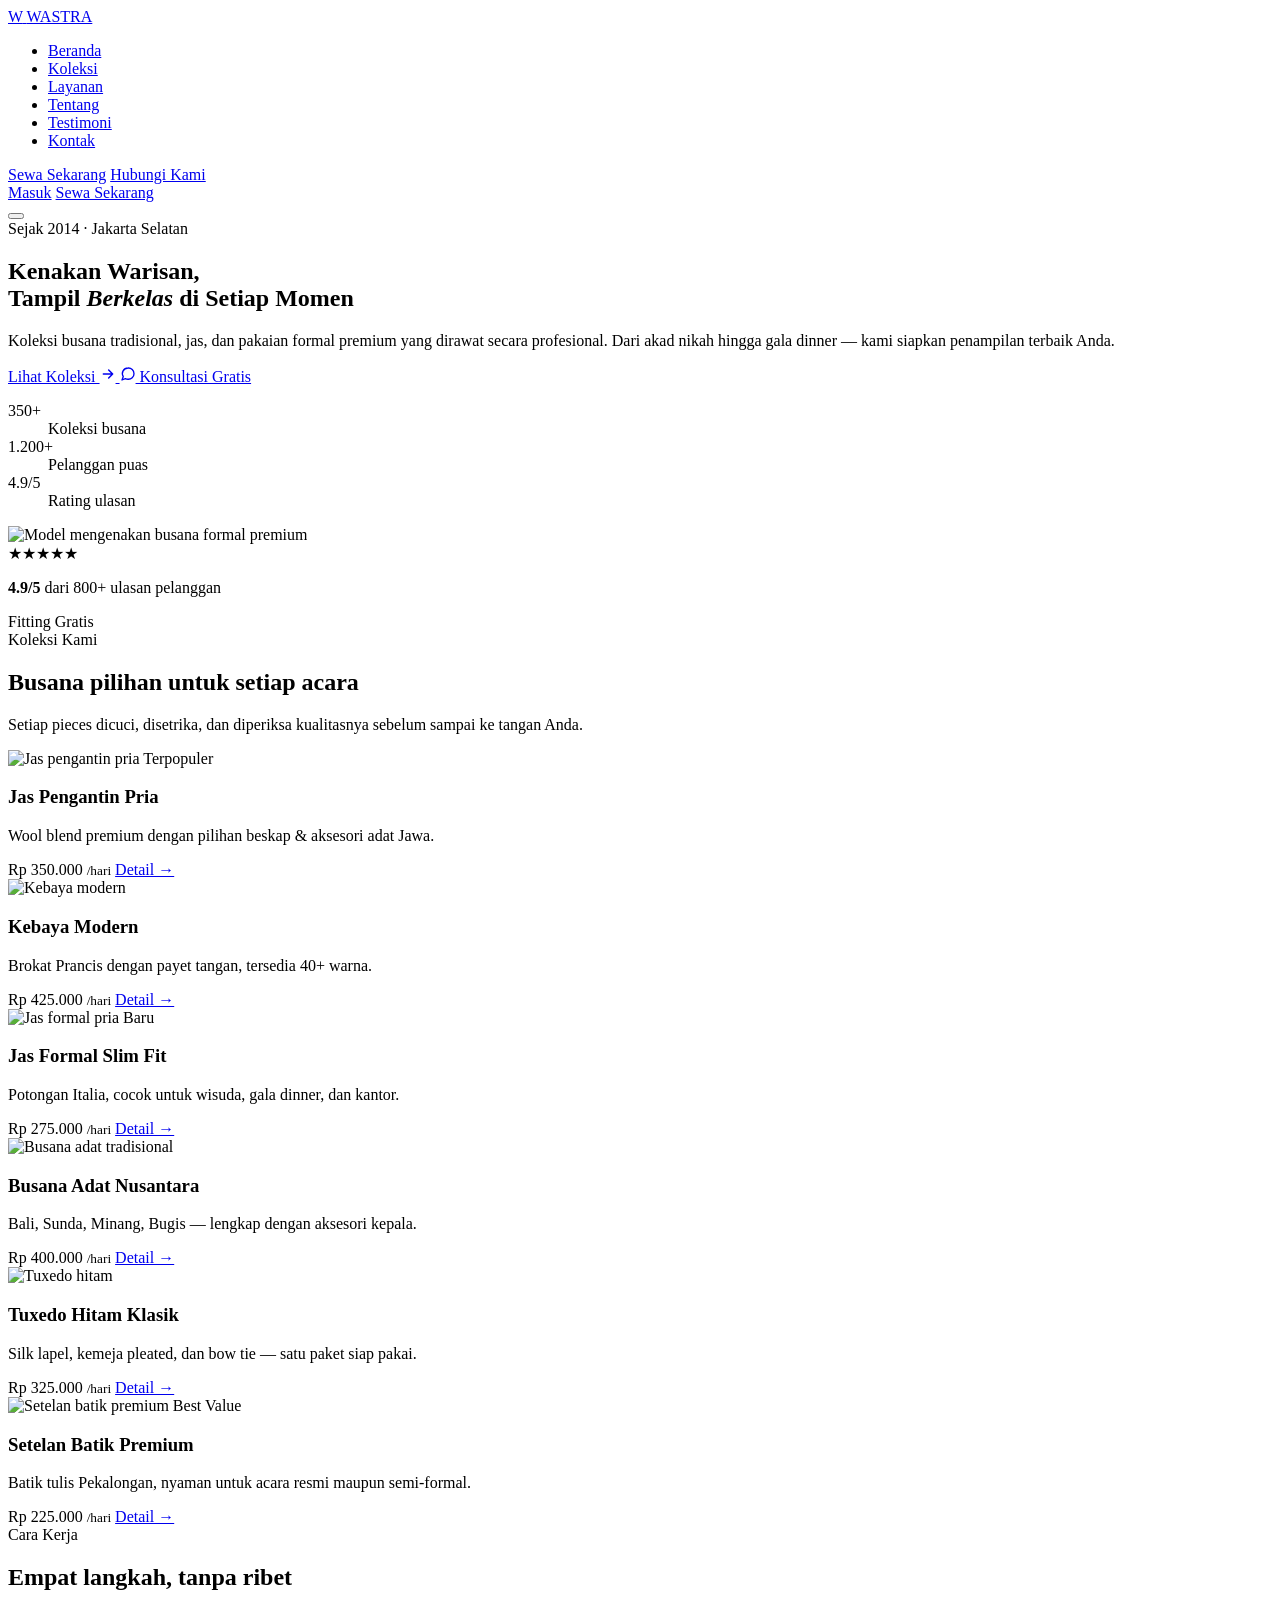
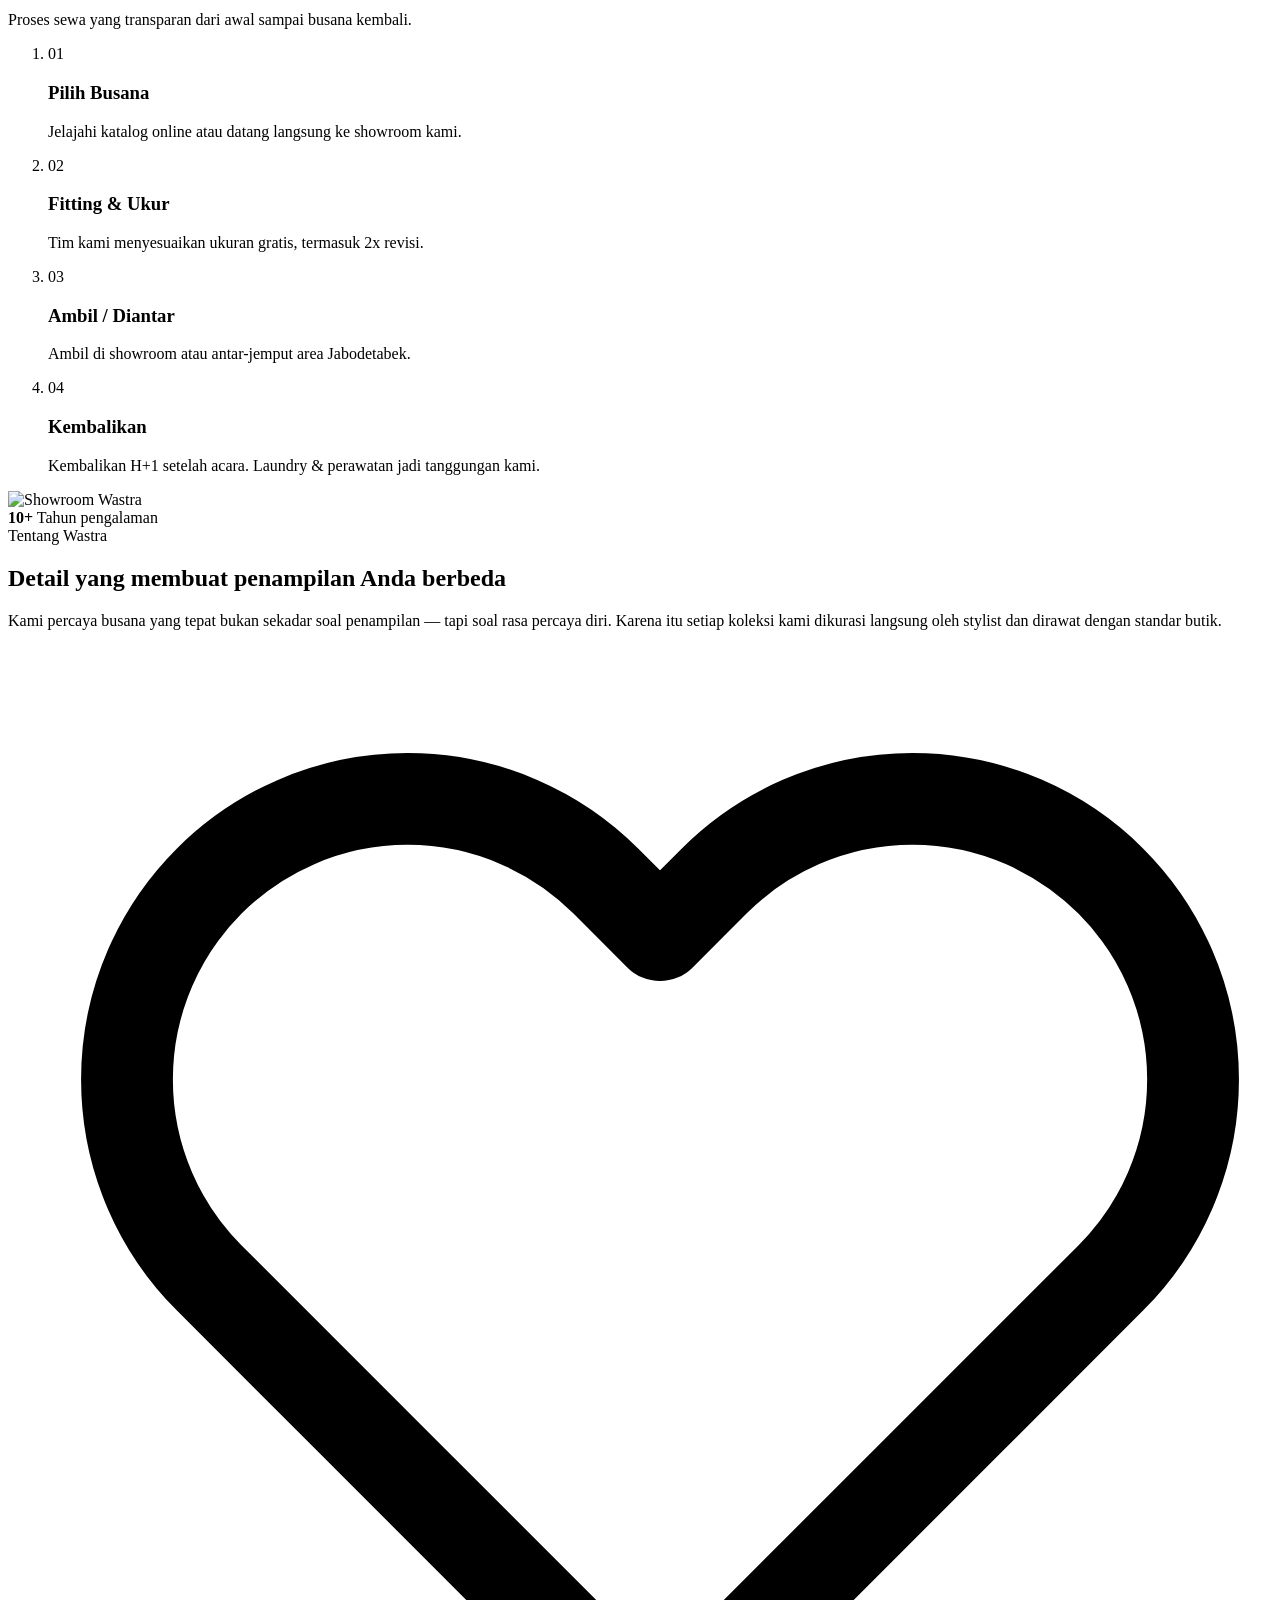
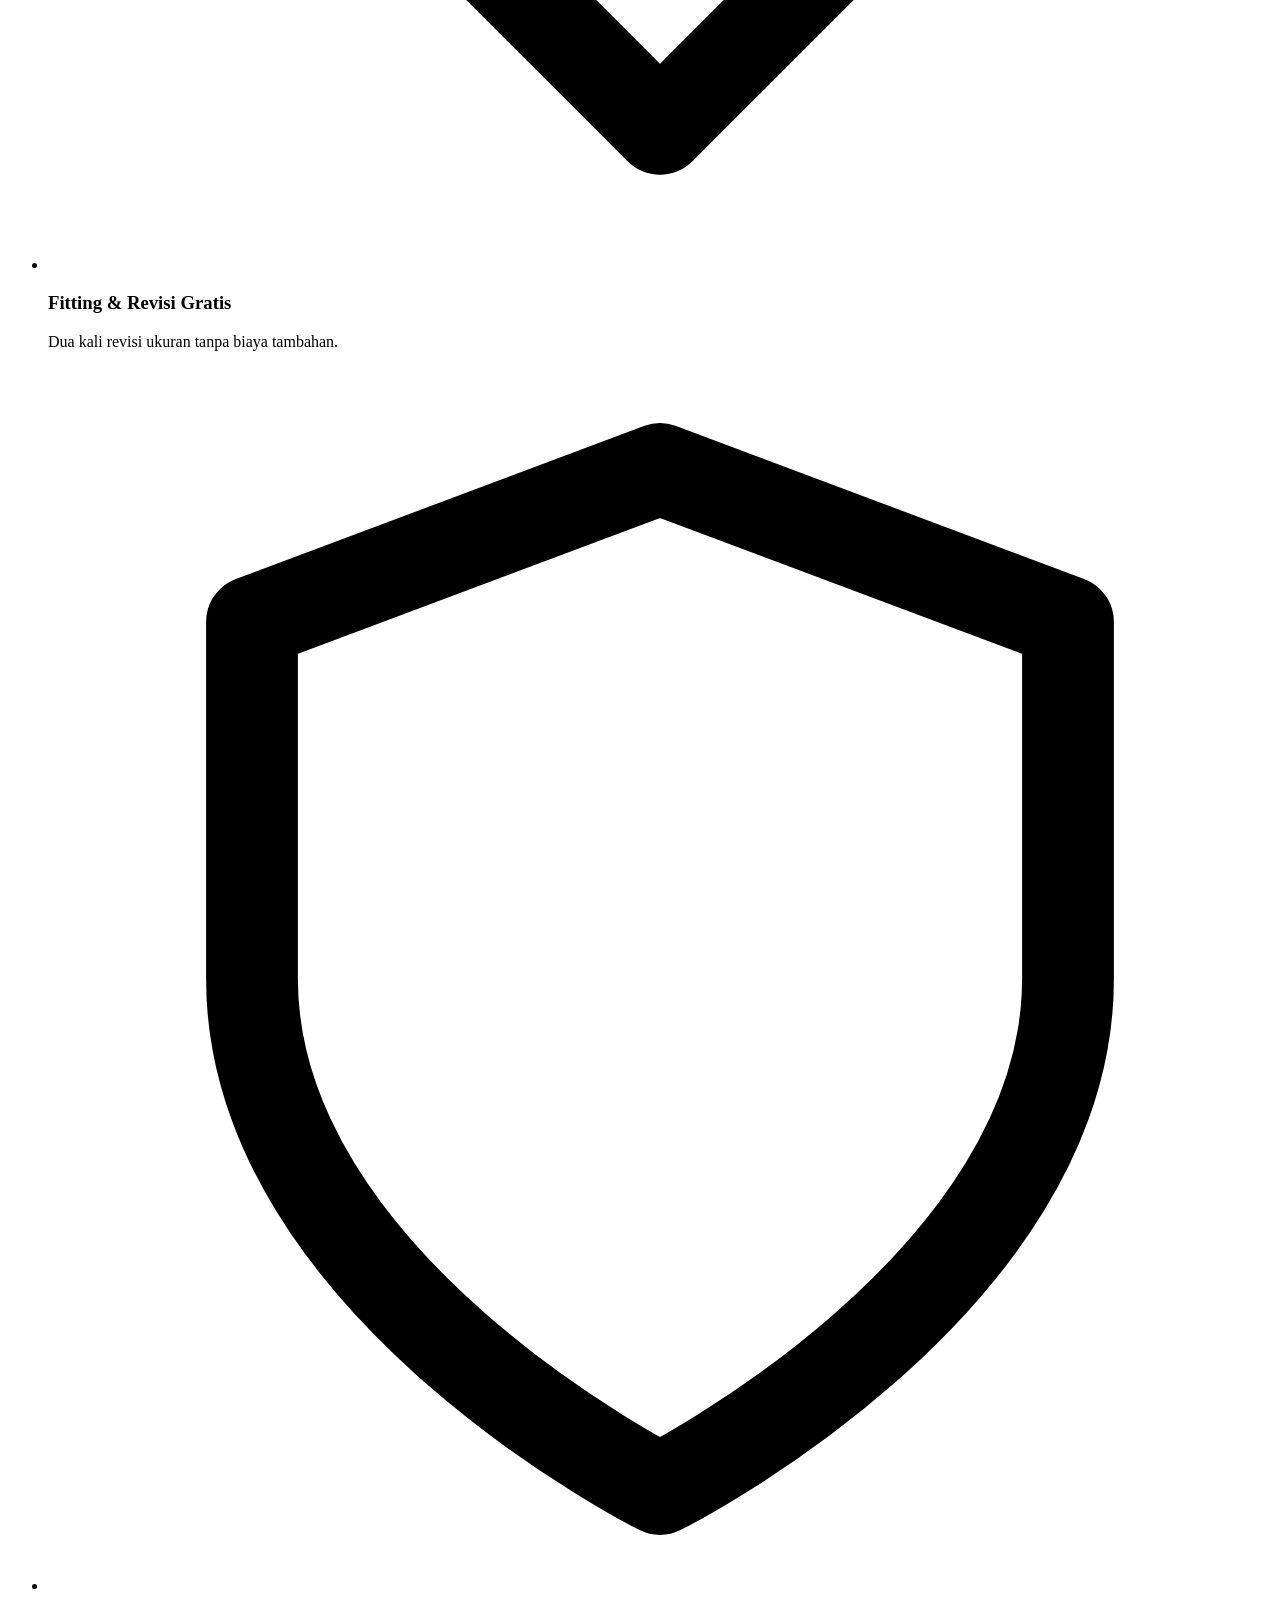
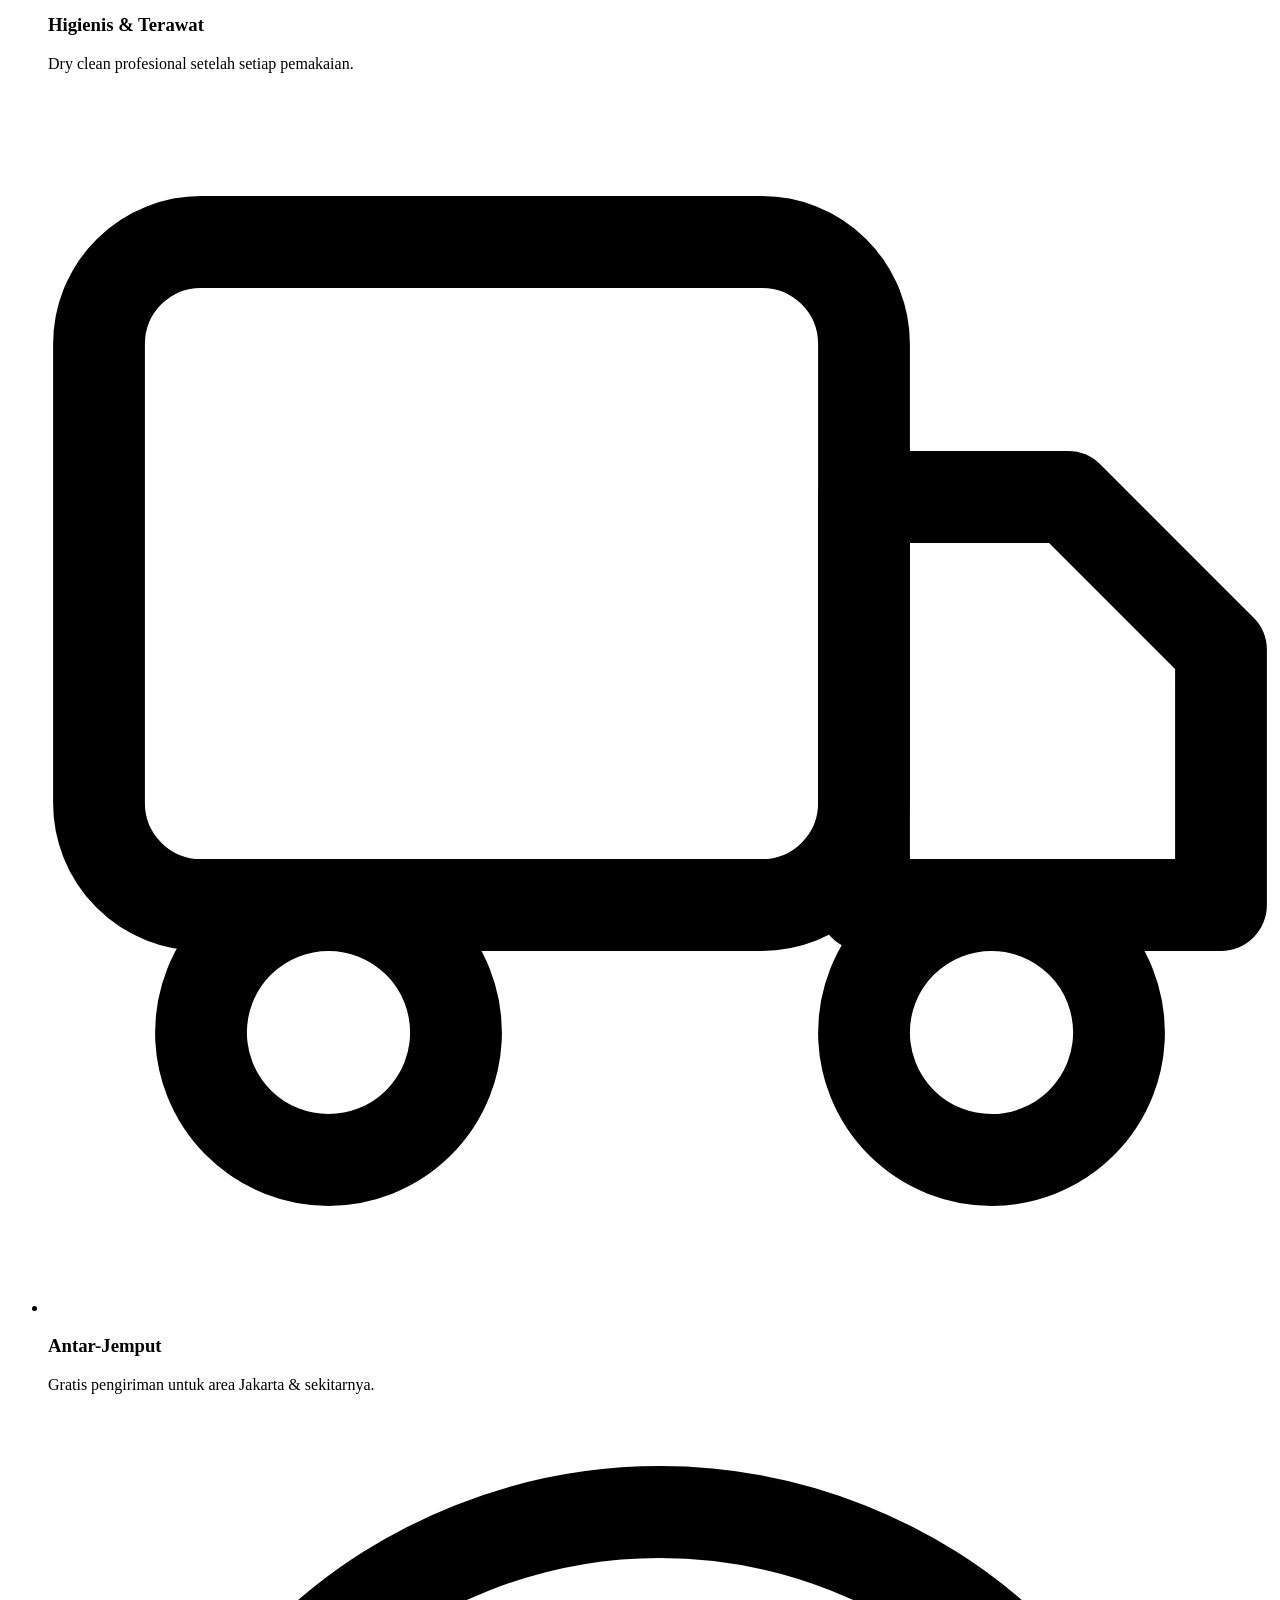
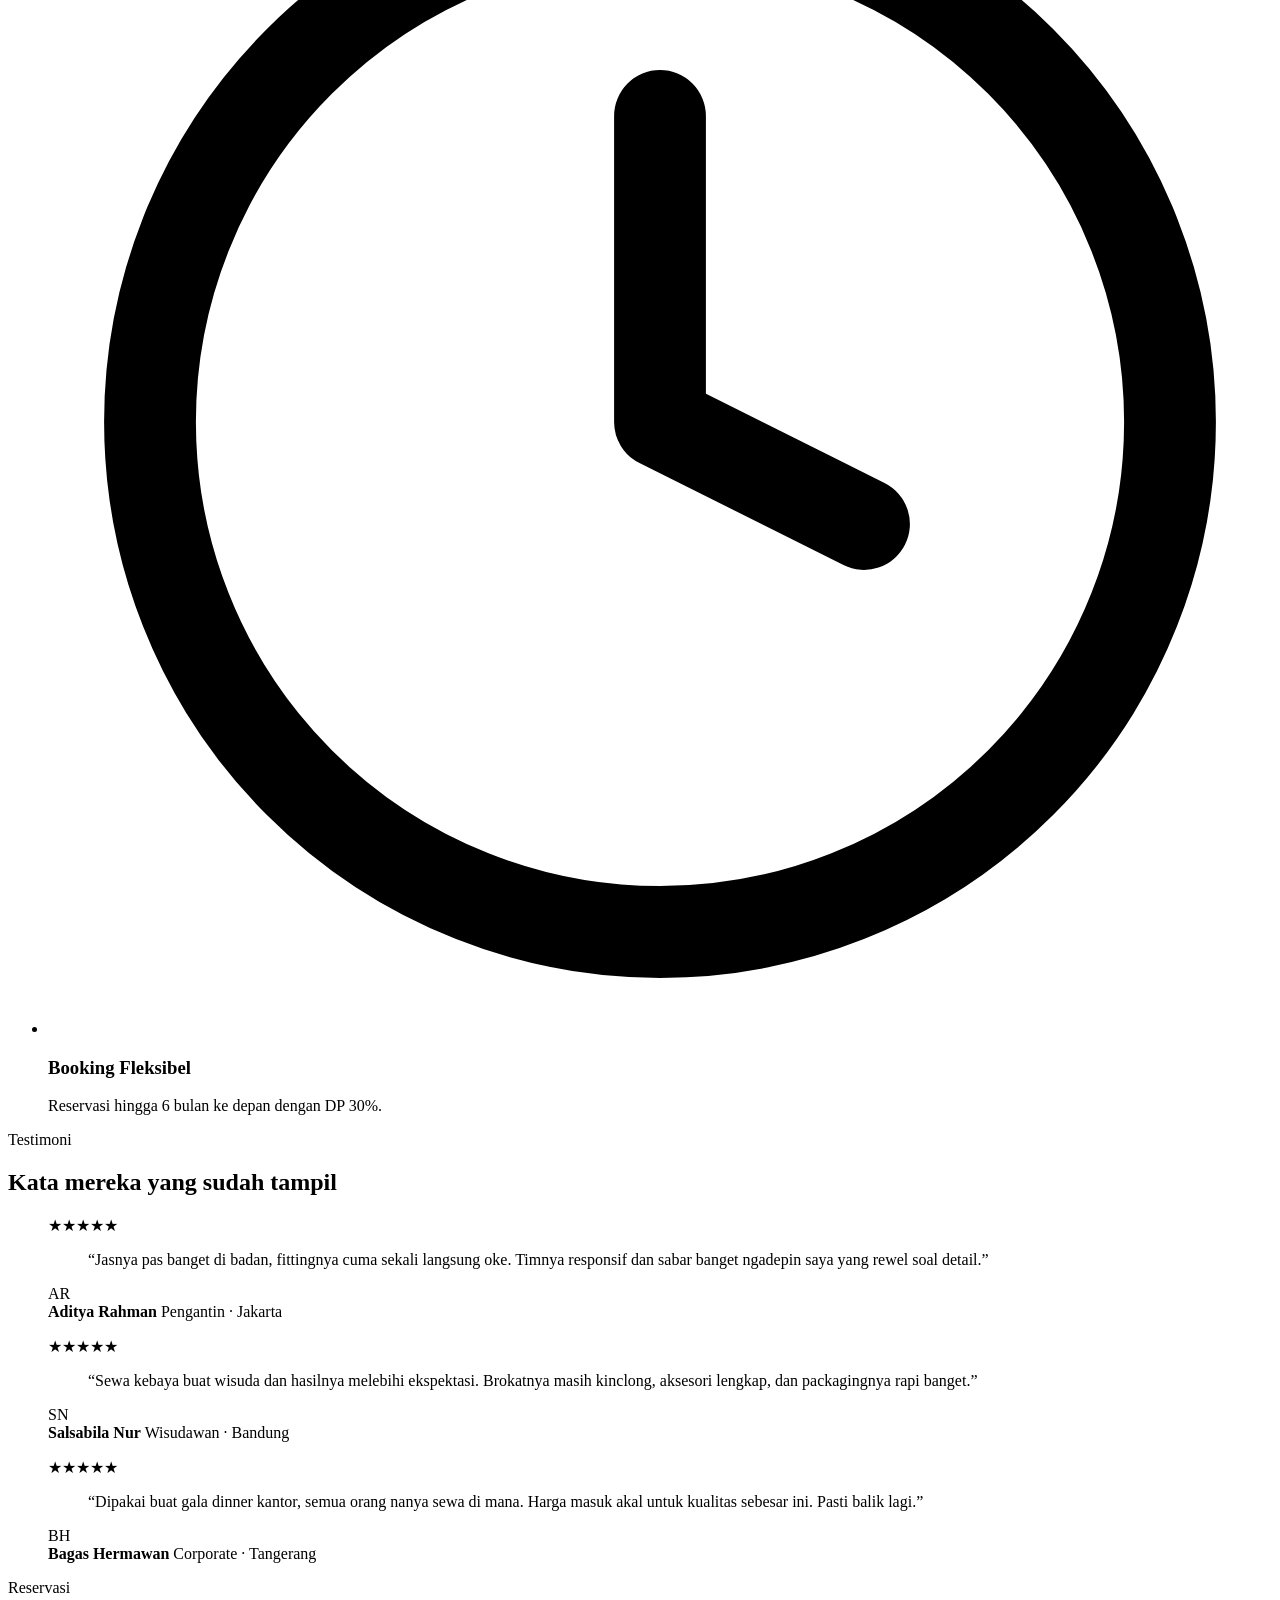
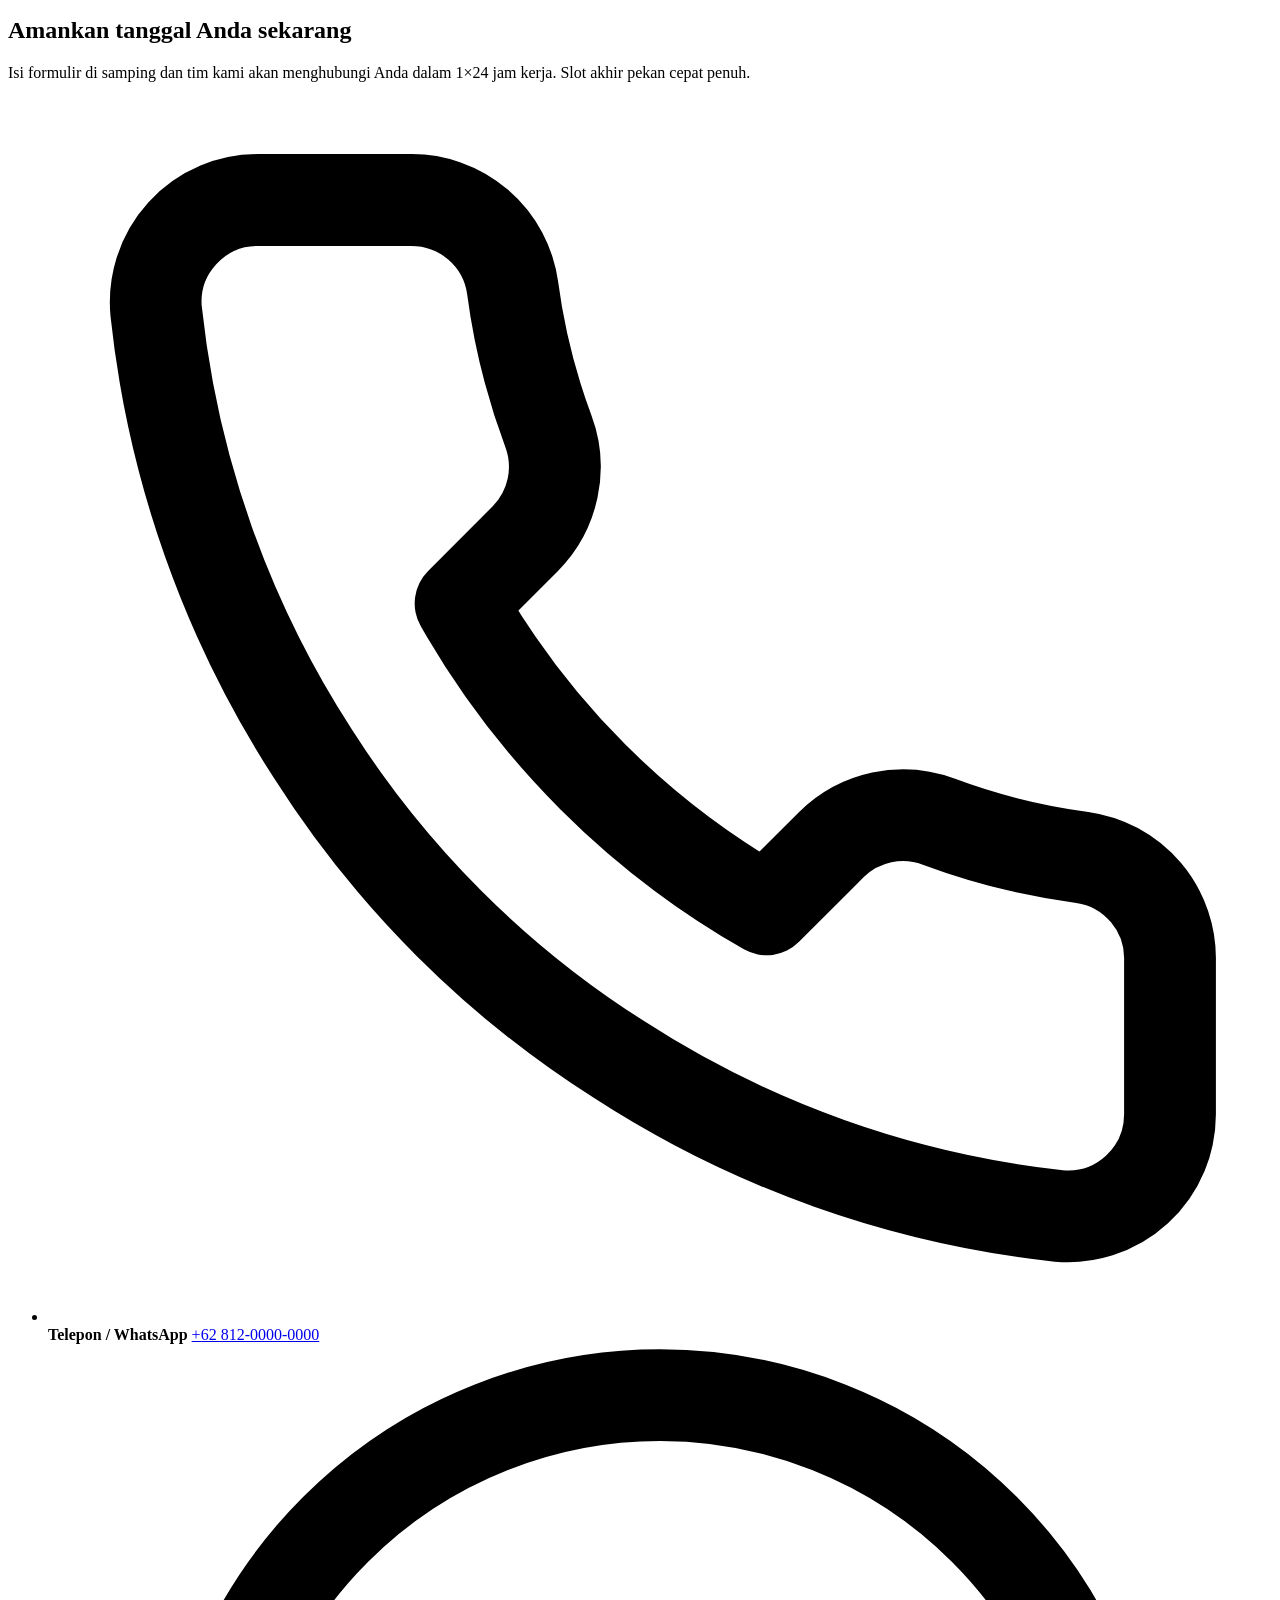
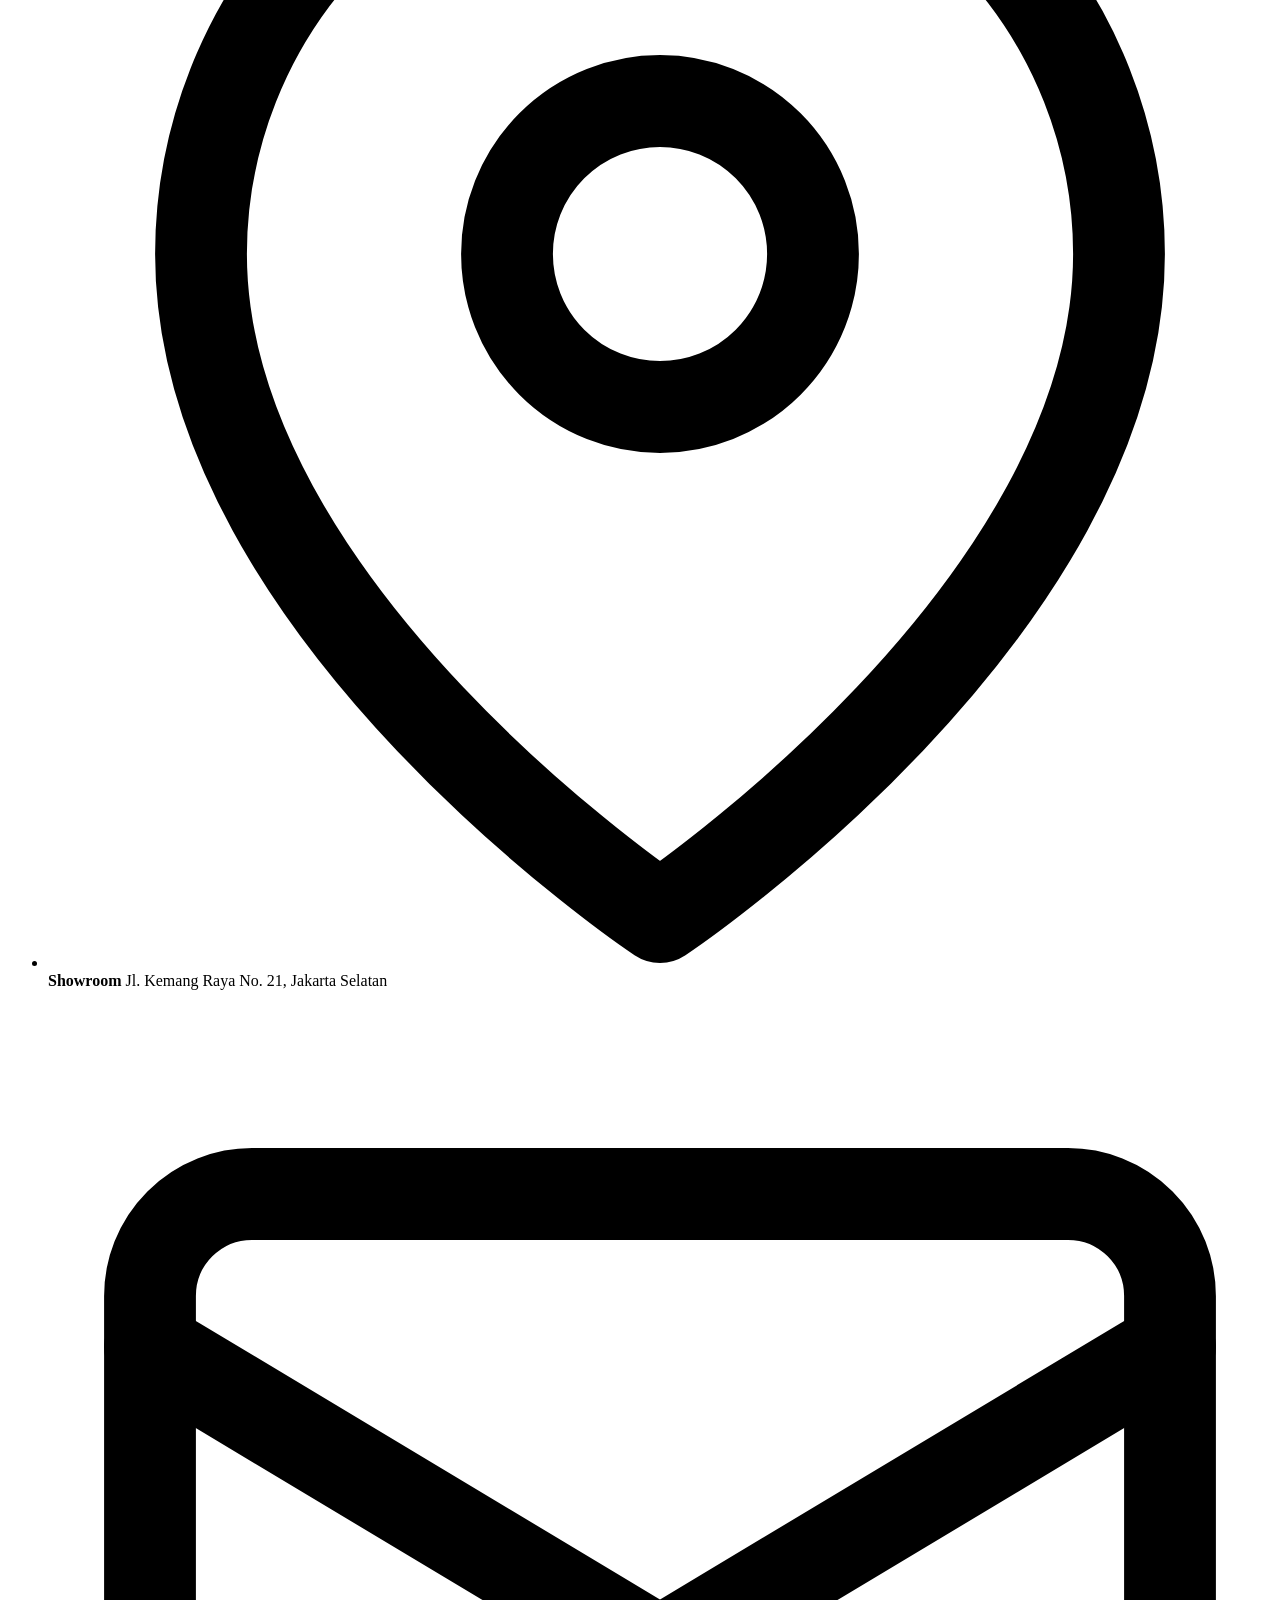
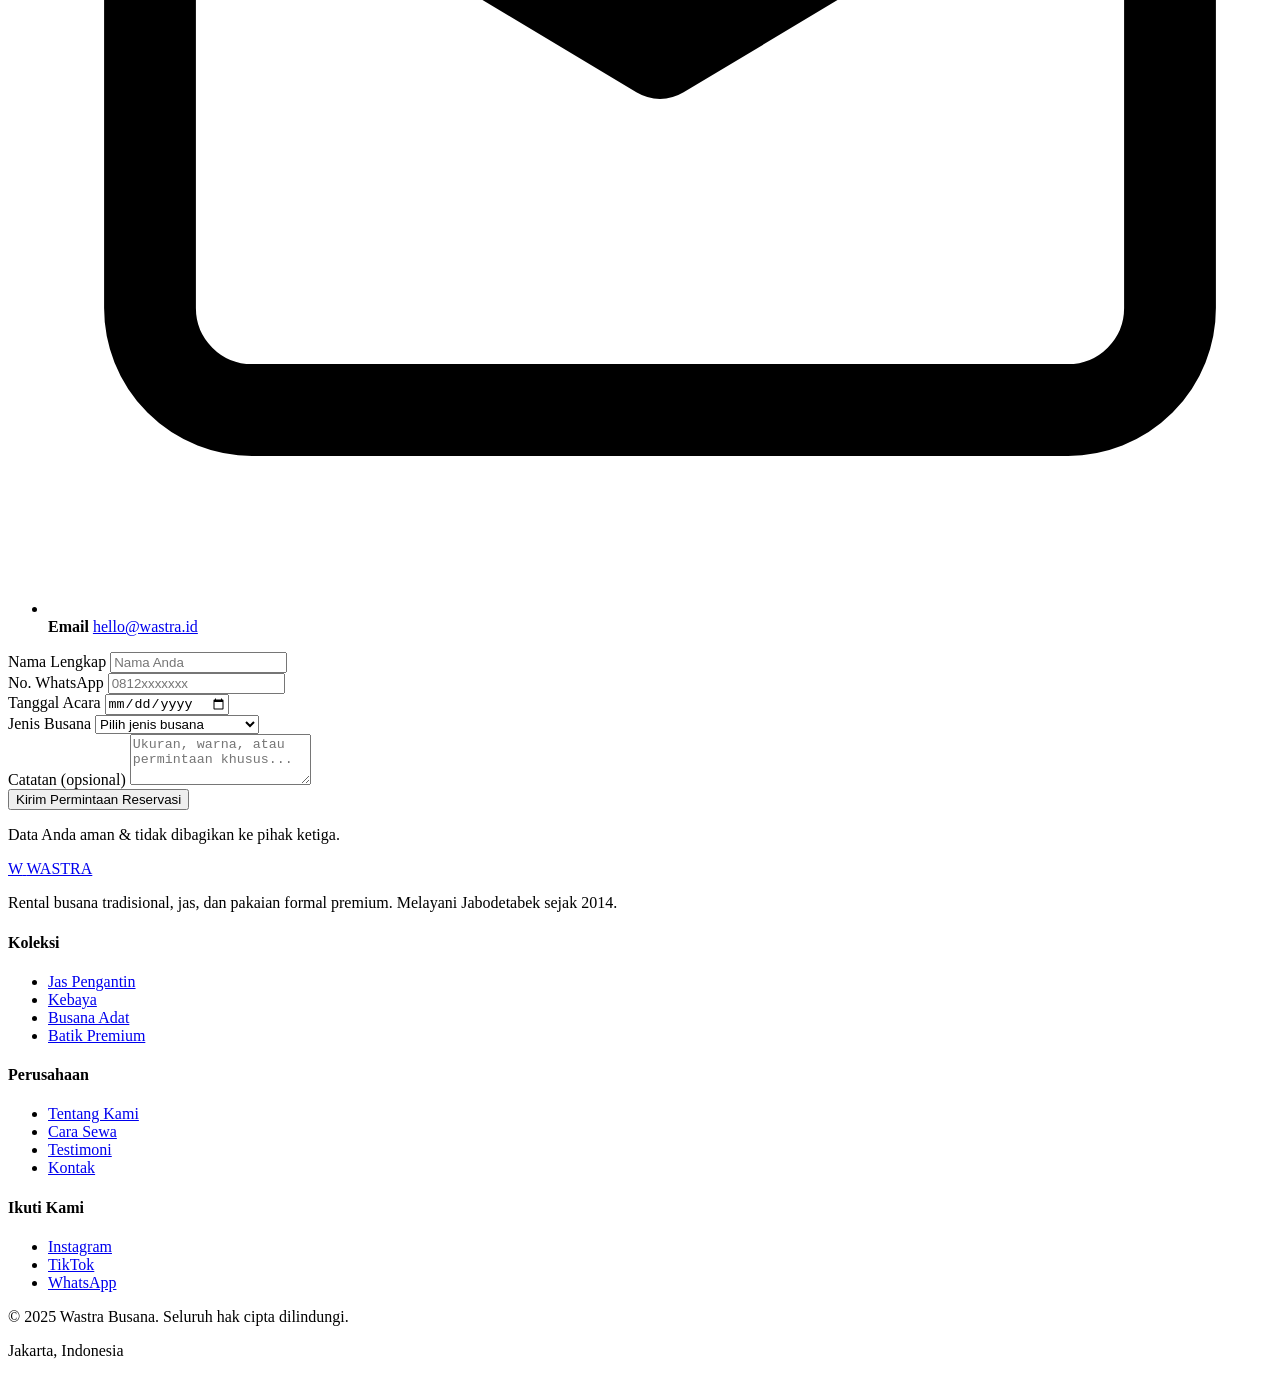
==== index.html @ 6a258647 "Create index.html" ====
<!DOCTYPE html>
<html lang="id">
<head>
  <meta charset="UTF-8" />
  <meta name="viewport" content="width=device-width, initial-scale=1.0" />
  <title>Wastra — Sewa Busana Tradisional, Jas & Formal Premium</title>
  <meta name="description" content="Rental busana tradisional, jas, kebaya, beskap, dan pakaian formal premium. Koleksi lengkap, fitting gratis, layanan antar-jemput Jabodetabek." />

  <link rel="preconnect" href="https://fonts.googleapis.com" />
  <link rel="preconnect" href="https://fonts.gstatic.com" crossorigin />
  <link href="https://fonts.googleapis.com/css2?family=Playfair+Display:wght@500;600;700&family=Plus+Jakarta+Sans:wght@400;500;600;700&display=swap" rel="stylesheet" />

  <link rel="stylesheet" href="style.css" />
</head>
<body>

  <!-- ==================== HEADER ==================== -->
  <header class="header" id="header">
    <div class="container nav">
      <a href="#beranda" class="brand" aria-label="Wastra — Beranda">
        <span class="brand-mark">W</span>
        <span class="brand-text">WASTRA</span>
      </a>

      <nav class="nav-menu" id="navMenu" aria-label="Navigasi utama">
        <ul>
          <li><a href="#beranda" class="active">Beranda</a></li>
          <li><a href="#koleksi">Koleksi</a></li>
          <li><a href="#layanan">Layanan</a></li>
          <li><a href="#tentang">Tentang</a></li>
          <li><a href="#testimoni">Testimoni</a></li>
          <li><a href="#kontak">Kontak</a></li>
        </ul>

        <div class="nav-menu-cta">
          <a href="#kontak" class="btn btn-primary">Sewa Sekarang</a>
          <a href="tel:+6281200000000" class="btn btn-outline">Hubungi Kami</a>
        </div>
      </nav>

      <div class="nav-actions">
        <a href="#kontak" class="btn btn-outline btn-sm">Masuk</a>
        <a href="#kontak" class="btn btn-primary btn-sm">Sewa Sekarang</a>
      </div>

      <button class="hamburger" id="hamburger" aria-label="Buka menu" aria-expanded="false" aria-controls="navMenu">
        <span></span><span></span><span></span>
      </button>
    </div>
  </header>

  <main>
    <!-- ==================== HERO ==================== -->
    <section class="hero" id="beranda">
      <div class="hero-glow" aria-hidden="true"></div>

      <div class="container hero-grid">
        <div class="hero-copy">
          <span class="eyebrow reveal">Sejak 2014 · Jakarta Selatan</span>

          <h1 class="reveal" style="--delay:.08s">
            Kenakan Warisan,<br />
            Tampil <em>Berkelas</em> di Setiap Momen
          </h1>

          <p class="hero-desc reveal" style="--delay:.16s">
            Koleksi busana tradisional, jas, dan pakaian formal premium yang
            dirawat secara profesional. Dari akad nikah hingga gala dinner —
            kami siapkan penampilan terbaik Anda.
          </p>

          <div class="hero-actions reveal" style="--delay:.24s">
            <a href="#koleksi" class="btn btn-primary">
              Lihat Koleksi
              <svg width="16" height="16" viewBox="0 0 24 24" fill="none" stroke="currentColor" stroke-width="2.2" stroke-linecap="round" stroke-linejoin="round"><path d="M5 12h14M13 6l6 6-6 6"/></svg>
            </a>
            <a href="#kontak" class="btn btn-outline">
              <svg width="16" height="16" viewBox="0 0 24 24" fill="none" stroke="currentColor" stroke-width="2" stroke-linecap="round" stroke-linejoin="round"><path d="M21 11.5a8.4 8.4 0 0 1-9 8.4 8.5 8.5 0 0 1-3.9-.9L3 21l1.9-5.1A8.4 8.4 0 0 1 12 3a8.4 8.4 0 0 1 9 8.5z"/></svg>
              Konsultasi Gratis
            </a>
          </div>

          <dl class="hero-stats reveal" style="--delay:.32s">
            <div>
              <dt>350+</dt>
              <dd>Koleksi busana</dd>
            </div>
            <div>
              <dt>1.200+</dt>
              <dd>Pelanggan puas</dd>
            </div>
            <div>
              <dt>4.9<span>/5</span></dt>
              <dd>Rating ulasan</dd>
            </div>
          </dl>
        </div>

        <div class="hero-visual reveal" style="--delay:.2s">
          <div class="hero-frame">
            <img
              src="https://images.unsplash.com/photo-1490481651871-ab68de25d43d?auto=format&fit=crop&w=900&q=80"
              alt="Model mengenakan busana formal premium" />
          </div>

          <div class="hero-card">
            <div class="stars" aria-label="Rating 4.9 dari 5">★★★★★</div>
            <p><strong>4.9/5</strong> dari 800+ ulasan pelanggan</p>
          </div>

          <div class="hero-chip">Fitting Gratis</div>
        </div>
      </div>
    </section>

    <!-- ==================== KOLEKSI ==================== -->
    <section class="section" id="koleksi">
      <div class="container">
        <div class="section-head">
          <span class="eyebrow reveal">Koleksi Kami</span>
          <h2 class="reveal" style="--delay:.08s">Busana pilihan untuk setiap acara</h2>
          <p class="reveal" style="--delay:.16s">
            Setiap pieces dicuci, disetrika, dan diperiksa kualitasnya sebelum
            sampai ke tangan Anda.
          </p>
        </div>

        <div class="collection-grid">
          <article class="card reveal">
            <div class="card-media">
              <img src="https://images.unsplash.com/photo-1594938298603-c8148c4dae35?auto=format&fit=crop&w=700&q=80" alt="Jas pengantin pria" loading="lazy" />
              <span class="badge badge-gold">Terpopuler</span>
            </div>
            <div class="card-body">
              <h3>Jas Pengantin Pria</h3>
              <p>Wool blend premium dengan pilihan beskap & aksesori adat Jawa.</p>
              <div class="card-foot">
                <span class="price">Rp 350.000 <small>/hari</small></span>
                <a href="#kontak" class="card-link" aria-label="Detail Jas Pengantin Pria">Detail →</a>
              </div>
            </div>
          </article>

          <article class="card reveal" style="--delay:.08s">
            <div class="card-media">
              <img src="https://images.unsplash.com/photo-1539109136881-3be0616acf4b?auto=format&fit=crop&w=700&q=80" alt="Kebaya modern" loading="lazy" />
            </div>
            <div class="card-body">
              <h3>Kebaya Modern</h3>
              <p>Brokat Prancis dengan payet tangan, tersedia 40+ warna.</p>
              <div class="card-foot">
                <span class="price">Rp 425.000 <small>/hari</small></span>
                <a href="#kontak" class="card-link">Detail →</a>
              </div>
            </div>
          </article>

          <article class="card reveal" style="--delay:.16s">
            <div class="card-media">
              <img src="https://images.unsplash.com/photo-1507003211169-0a1dd7228f2d?auto=format&fit=crop&w=700&q=80" alt="Jas formal pria" loading="lazy" />
              <span class="badge">Baru</span>
            </div>
            <div class="card-body">
              <h3>Jas Formal Slim Fit</h3>
              <p>Potongan Italia, cocok untuk wisuda, gala dinner, dan kantor.</p>
              <div class="card-foot">
                <span class="price">Rp 275.000 <small>/hari</small></span>
                <a href="#kontak" class="card-link">Detail →</a>
              </div>
            </div>
          </article>

          <article class="card reveal">
            <div class="card-media">
              <img src="https://images.unsplash.com/photo-1594633312681-425c7b97ccd1?auto=format&fit=crop&w=700&q=80" alt="Busana adat tradisional" loading="lazy" />
            </div>
            <div class="card-body">
              <h3>Busana Adat Nusantara</h3>
              <p>Bali, Sunda, Minang, Bugis — lengkap dengan aksesori kepala.</p>
              <div class="card-foot">
                <span class="price">Rp 400.000 <small>/hari</small></span>
                <a href="#kontak" class="card-link">Detail →</a>
              </div>
            </div>
          </article>

          <article class="card reveal" style="--delay:.08s">
            <div class="card-media">
              <img src="https://images.unsplash.com/photo-1617137968427-85924c800a22?auto=format&fit=crop&w=700&q=80" alt="Tuxedo hitam" loading="lazy" />
            </div>
            <div class="card-body">
              <h3>Tuxedo Hitam Klasik</h3>
              <p>Silk lapel, kemeja pleated, dan bow tie — satu paket siap pakai.</p>
              <div class="card-foot">
                <span class="price">Rp 325.000 <small>/hari</small></span>
                <a href="#kontak" class="card-link">Detail →</a>
              </div>
            </div>
          </article>

          <article class="card reveal" style="--delay:.16s">
            <div class="card-media">
              <img src="https://images.unsplash.com/photo-1618354691373-d851c5c3a990?auto=format&fit=crop&w=700&q=80" alt="Setelan batik premium" loading="lazy" />
              <span class="badge badge-gold">Best Value</span>
            </div>
            <div class="card-body">
              <h3>Setelan Batik Premium</h3>
              <p>Batik tulis Pekalongan, nyaman untuk acara resmi maupun semi-formal.</p>
              <div class="card-foot">
                <span class="price">Rp 225.000 <small>/hari</small></span>
                <a href="#kontak" class="card-link">Detail →</a>
              </div>
            </div>
          </article>
        </div>
      </div>
    </section>

    <!-- ==================== LAYANAN / PROSES ==================== -->
    <section class="section section-alt" id="layanan">
      <div class="container">
        <div class="section-head section-head-center">
          <span class="eyebrow reveal">Cara Kerja</span>
          <h2 class="reveal" style="--delay:.08s">Empat langkah, tanpa ribet</h2>
          <p class="reveal" style="--delay:.16s">
            Proses sewa yang transparan dari awal sampai busana kembali.
          </p>
        </div>

        <ol class="steps">
          <li class="step reveal">
            <span class="step-num">01</span>
            <h3>Pilih Busana</h3>
            <p>Jelajahi katalog online atau datang langsung ke showroom kami.</p>
          </li>
          <li class="step reveal" style="--delay:.08s">
            <span class="step-num">02</span>
            <h3>Fitting & Ukur</h3>
            <p>Tim kami menyesuaikan ukuran gratis, termasuk 2x revisi.</p>
          </li>
          <li class="step reveal" style="--delay:.16s">
            <span class="step-num">03</span>
            <h3>Ambil / Diantar</h3>
            <p>Ambil di showroom atau antar-jemput area Jabodetabek.</p>
          </li>
          <li class="step reveal" style="--delay:.24s">
            <span class="step-num">04</span>
            <h3>Kembalikan</h3>
            <p>Kembalikan H+1 setelah acara. Laundry & perawatan jadi tanggungan kami.</p>
          </li>
        </ol>
      </div>
    </section>

    <!-- ==================== TENTANG / KEUNGGULAN ==================== -->
    <section class="section" id="tentang">
      <div class="container about-grid">
        <div class="about-visual reveal">
          <div class="about-frame">
            <img src="https://images.unsplash.com/photo-1441984904996-e0b6ba687e04?auto=format&fit=crop&w=800&q=80" alt="Showroom Wastra" loading="lazy" />
          </div>
          <div class="about-badge">
            <strong>10+</strong>
            <span>Tahun pengalaman</span>
          </div>
        </div>

        <div class="about-copy">
          <span class="eyebrow reveal">Tentang Wastra</span>
          <h2 class="reveal" style="--delay:.08s">Detail yang membuat penampilan Anda berbeda</h2>
          <p class="reveal" style="--delay:.16s">
            Kami percaya busana yang tepat bukan sekadar soal penampilan —
            tapi soal rasa percaya diri. Karena itu setiap koleksi kami
            dikurasi langsung oleh stylist dan dirawat dengan standar butik.
          </p>

          <ul class="features">
            <li class="reveal" style="--delay:.2s">
              <span class="feature-icon">
                <svg viewBox="0 0 24 24" fill="none" stroke="currentColor" stroke-width="1.8" stroke-linecap="round" stroke-linejoin="round"><path d="M20.84 4.61a5.5 5.5 0 0 0-7.78 0L12 5.67l-1.06-1.06a5.5 5.5 0 0 0-7.78 7.78L12 21.23l8.84-8.84a5.5 5.5 0 0 0 0-7.78z"/></svg>
              </span>
              <div>
                <h3>Fitting & Revisi Gratis</h3>
                <p>Dua kali revisi ukuran tanpa biaya tambahan.</p>
              </div>
            </li>
            <li class="reveal" style="--delay:.28s">
              <span class="feature-icon">
                <svg viewBox="0 0 24 24" fill="none" stroke="currentColor" stroke-width="1.8" stroke-linecap="round" stroke-linejoin="round"><path d="M12 22s8-4 8-10V5l-8-3-8 3v7c0 6 8 10 8 10z"/></svg>
              </span>
              <div>
                <h3>Higienis & Terawat</h3>
                <p>Dry clean profesional setelah setiap pemakaian.</p>
              </div>
            </li>
            <li class="reveal" style="--delay:.36s">
              <span class="feature-icon">
                <svg viewBox="0 0 24 24" fill="none" stroke="currentColor" stroke-width="1.8" stroke-linecap="round" stroke-linejoin="round"><rect x="1" y="3" width="15" height="13" rx="2"/><path d="M16 8h4l3 3v5h-7V8z"/><circle cx="5.5" cy="18.5" r="2.5"/><circle cx="18.5" cy="18.5" r="2.5"/></svg>
              </span>
              <div>
                <h3>Antar-Jemput</h3>
                <p>Gratis pengiriman untuk area Jakarta & sekitarnya.</p>
              </div>
            </li>
            <li class="reveal" style="--delay:.44s">
              <span class="feature-icon">
                <svg viewBox="0 0 24 24" fill="none" stroke="currentColor" stroke-width="1.8" stroke-linecap="round" stroke-linejoin="round"><circle cx="12" cy="12" r="10"/><path d="M12 6v6l4 2"/></svg>
              </span>
              <div>
                <h3>Booking Fleksibel</h3>
                <p>Reservasi hingga 6 bulan ke depan dengan DP 30%.</p>
              </div>
            </li>
          </ul>
        </div>
      </div>
    </section>

    <!-- ==================== TESTIMONI ==================== -->
    <section class="section section-alt" id="testimoni">
      <div class="container">
        <div class="section-head section-head-center">
          <span class="eyebrow reveal">Testimoni</span>
          <h2 class="reveal" style="--delay:.08s">Kata mereka yang sudah tampil</h2>
        </div>

        <div class="testimonial-grid">
          <figure class="testimonial reveal">
            <div class="stars">★★★★★</div>
            <blockquote>
              “Jasnya pas banget di badan, fittingnya cuma sekali langsung
              oke. Timnya responsif dan sabar banget ngadepin saya yang
              rewel soal detail.”
            </blockquote>
            <figcaption>
              <span class="avatar">AR</span>
              <div>
                <strong>Aditya Rahman</strong>
                <span>Pengantin · Jakarta</span>
              </div>
            </figcaption>
          </figure>

          <figure class="testimonial reveal" style="--delay:.1s">
            <div class="stars">★★★★★</div>
            <blockquote>
              “Sewa kebaya buat wisuda dan hasilnya melebihi ekspektasi.
              Brokatnya masih kinclong, aksesori lengkap, dan packagingnya
              rapi banget.”
            </blockquote>
            <figcaption>
              <span class="avatar">SN</span>
              <div>
                <strong>Salsabila Nur</strong>
                <span>Wisudawan · Bandung</span>
              </div>
            </figcaption>
          </figure>

          <figure class="testimonial reveal" style="--delay:.2s">
            <div class="stars">★★★★★</div>
            <blockquote>
              “Dipakai buat gala dinner kantor, semua orang nanya sewa di
              mana. Harga masuk akal untuk kualitas sebesar ini. Pasti balik lagi.”
            </blockquote>
            <figcaption>
              <span class="avatar">BH</span>
              <div>
                <strong>Bagas Hermawan</strong>
                <span>Corporate · Tangerang</span>
              </div>
            </figcaption>
          </figure>
        </div>
      </div>
    </section>

    <!-- ==================== KONTAK / BOOKING ==================== -->
    <section class="section" id="kontak">
      <div class="container contact-grid">
        <div class="contact-copy">
          <span class="eyebrow reveal">Reservasi</span>
          <h2 class="reveal" style="--delay:.08s">Amankan tanggal Anda sekarang</h2>
          <p class="reveal" style="--delay:.16s">
            Isi formulir di samping dan tim kami akan menghubungi Anda
            dalam 1×24 jam kerja. Slot akhir pekan cepat penuh.
          </p>

          <ul class="contact-list reveal" style="--delay:.24s">
            <li>
              <span class="contact-icon">
                <svg viewBox="0 0 24 24" fill="none" stroke="currentColor" stroke-width="1.8" stroke-linecap="round" stroke-linejoin="round"><path d="M22 16.92v3a2 2 0 0 1-2.18 2 19.79 19.79 0 0 1-8.63-3.07 19.5 19.5 0 0 1-6-6 19.79 19.79 0 0 1-3.07-8.67A2 2 0 0 1 4.11 2h3a2 2 0 0 1 2 1.72 12.84 12.84 0 0 0 .7 2.81 2 2 0 0 1-.45 2.11L8.09 9.91a16 16 0 0 0 6 6l1.27-1.27a2 2 0 0 1 2.11-.45 12.84 12.84 0 0 0 2.81.7A2 2 0 0 1 22 16.92z"/></svg>
              </span>
              <div>
                <strong>Telepon / WhatsApp</strong>
                <a href="tel:+6281200000000">+62 812-0000-0000</a>
              </div>
            </li>
            <li>
              <span class="contact-icon">
                <svg viewBox="0 0 24 24" fill="none" stroke="currentColor" stroke-width="1.8" stroke-linecap="round" stroke-linejoin="round"><path d="M21 10c0 7-9 13-9 13s-9-6-9-13a9 9 0 0 1 18 0z"/><circle cx="12" cy="10" r="3"/></svg>
              </span>
              <div>
                <strong>Showroom</strong>
                <span>Jl. Kemang Raya No. 21, Jakarta Selatan</span>
              </div>
            </li>
            <li>
              <span class="contact-icon">
                <svg viewBox="0 0 24 24" fill="none" stroke="currentColor" stroke-width="1.8" stroke-linecap="round" stroke-linejoin="round"><rect x="2" y="4" width="20" height="16" rx="2"/><path d="m2 7 10 6 10-6"/></svg>
              </span>
              <div>
                <strong>Email</strong>
                <a href="mailto:hello@wastra.id">hello@wastra.id</a>
              </div>
            </li>
          </ul>
        </div>

        <form class="booking-form reveal" id="bookingForm" novalidate style="--delay:.2s">
          <div class="field">
            <label for="nama">Nama Lengkap</label>
            <input type="text" id="nama" name="nama" placeholder="Nama Anda" required />
          </div>

          <div class="field-row">
            <div class="field">
              <label for="wa">No. WhatsApp</label>
              <input type="tel" id="wa" name="wa" placeholder="0812xxxxxxx" required />
            </div>
            <div class="field">
              <label for="tanggal">Tanggal Acara</label>
              <input type="date" id="tanggal" name="tanggal" required />
            </div>
          </div>

          <div class="field">
            <label for="busana">Jenis Busana</label>
            <select id="busana" name="busana" required>
              <option value="" disabled selected>Pilih jenis busana</option>
              <option>Jas Pengantin Pria</option>
              <option>Kebaya Modern</option>
              <option>Jas Formal Slim Fit</option>
              <option>Busana Adat Nusantara</option>
              <option>Tuxedo Hitam Klasik</option>
              <option>Setelan Batik Premium</option>
            </select>
              </div>
   <div class="field">
            <label for="catatan">Catatan (opsional)</label>
            <textarea id="catatan" name="catatan" rows="3" placeholder="Ukuran, warna, atau permintaan khusus..."></textarea>
          </div>

          <button type="submit" class="btn btn-primary btn-block">
            Kirim Permintaan Reservasi
          </button>

          <p class="form-note">Data Anda aman & tidak dibagikan ke pihak ketiga.</p>
        </form>
      </div>
    </section>
  </main>

  <!-- ==================== FOOTER ==================== -->
  <footer class="footer">
    <div class="container footer-grid">
      <div class="footer-brand">
        <a href="#beranda" class="brand">
          <span class="brand-mark">W</span>
          <span class="brand-text">WASTRA</span>
        </a>
        <p>
          Rental busana tradisional, jas, dan pakaian formal premium.
          Melayani Jabodetabek sejak 2014.
        </p>
      </div>

      <div class="footer-col">
        <h4>Koleksi</h4>
        <ul>
          <li><a href="#koleksi">Jas Pengantin</a></li>
          <li><a href="#koleksi">Kebaya</a></li>
          <li><a href="#koleksi">Busana Adat</a></li>
          <li><a href="#koleksi">Batik Premium</a></li>
        </ul>
      </div>

      <div class="footer-col">
        <h4>Perusahaan</h4>
        <ul>
          <li><a href="#tentang">Tentang Kami</a></li>
          <li><a href="#layanan">Cara Sewa</a></li>
          <li><a href="#testimoni">Testimoni</a></li>
          <li><a href="#kontak">Kontak</a></li>
        </ul>
      </div>

      <div class="footer-col">
        <h4>Ikuti Kami</h4>
        <ul>
          <li><a href="#" rel="noopener">Instagram</a></li>
          <li><a href="#" rel="noopener">TikTok</a></li>
          <li><a href="#" rel="noopener">WhatsApp</a></li>
        </ul>
      </div>
    </div>

    <div class="container footer-bottom">
      <p>&copy; <span id="year">2025</span> Wastra Busana. Seluruh hak cipta dilindungi.</p>
      <p>Jakarta, Indonesia</p>
    </div>
  </footer>

  <div class="toast" id="toast" role="status" aria-live="polite"></div>

  <script src="script.js"></script>
</body>
</html>
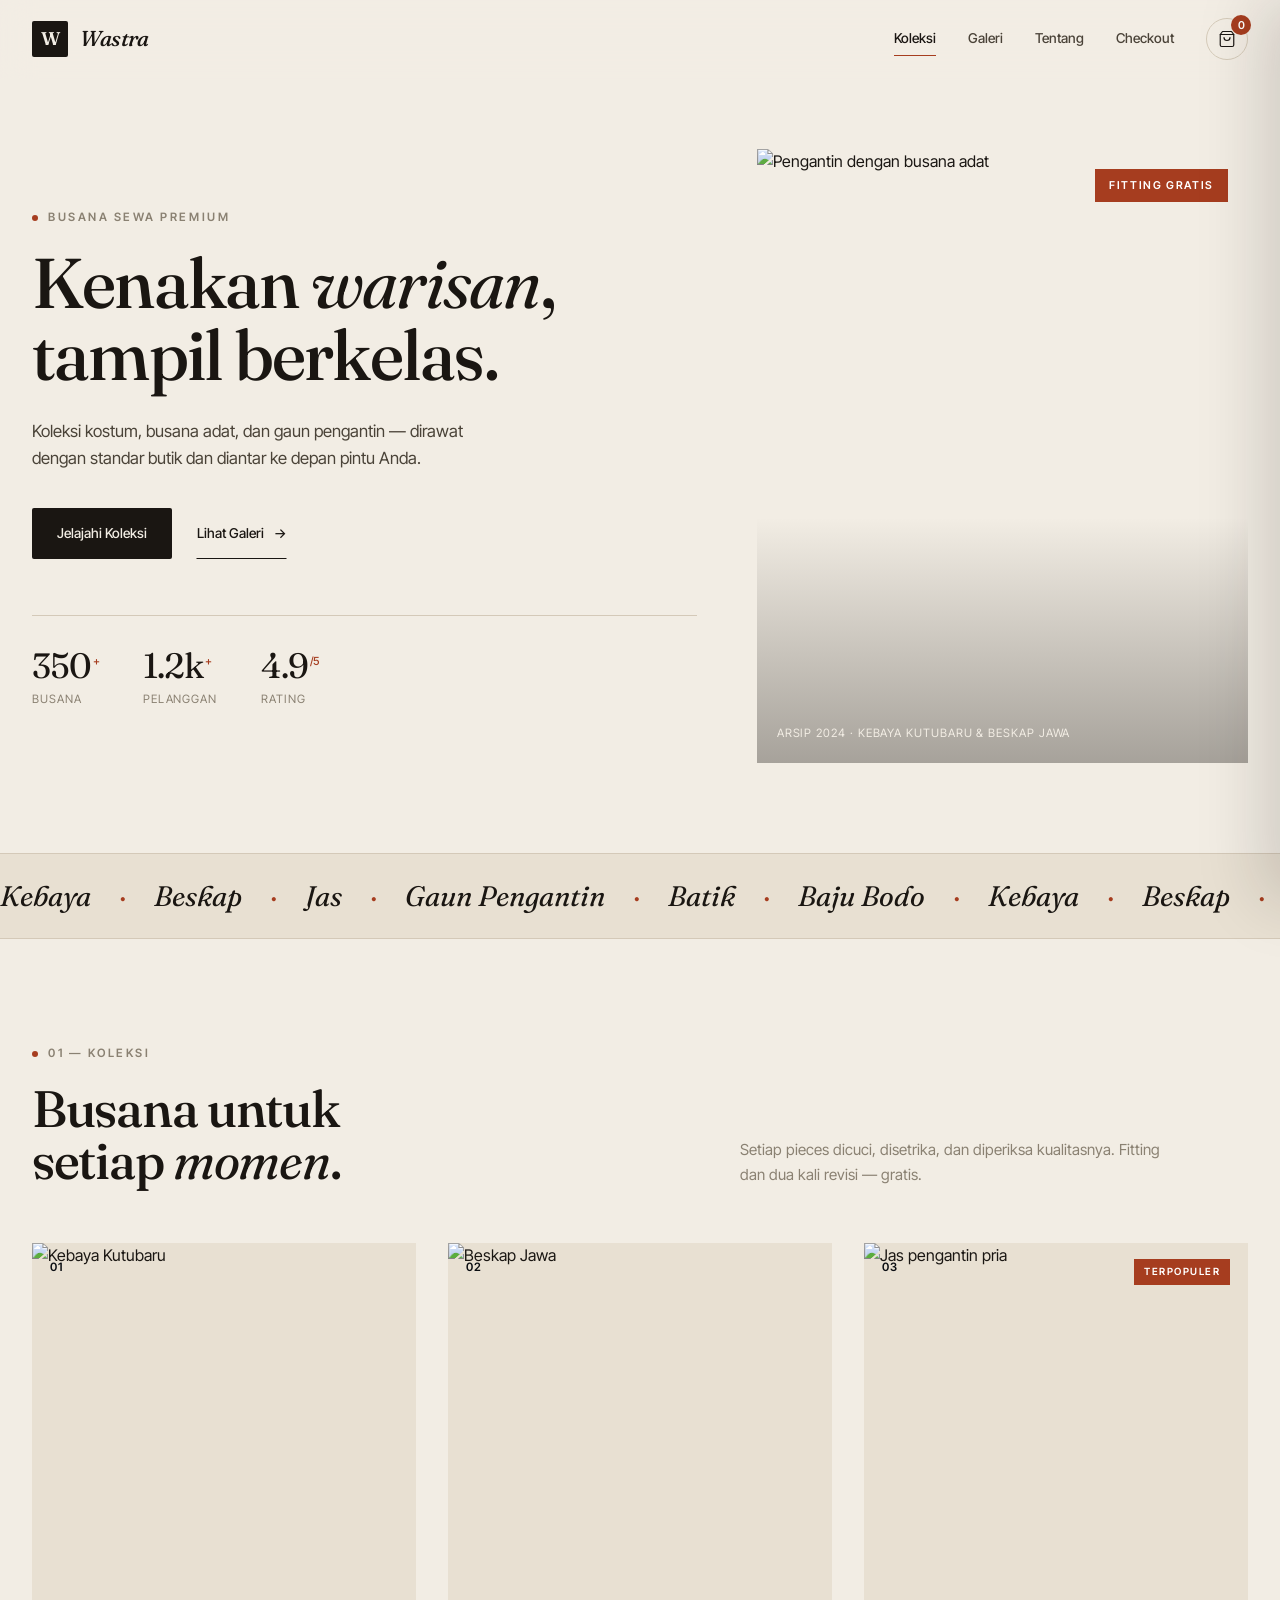
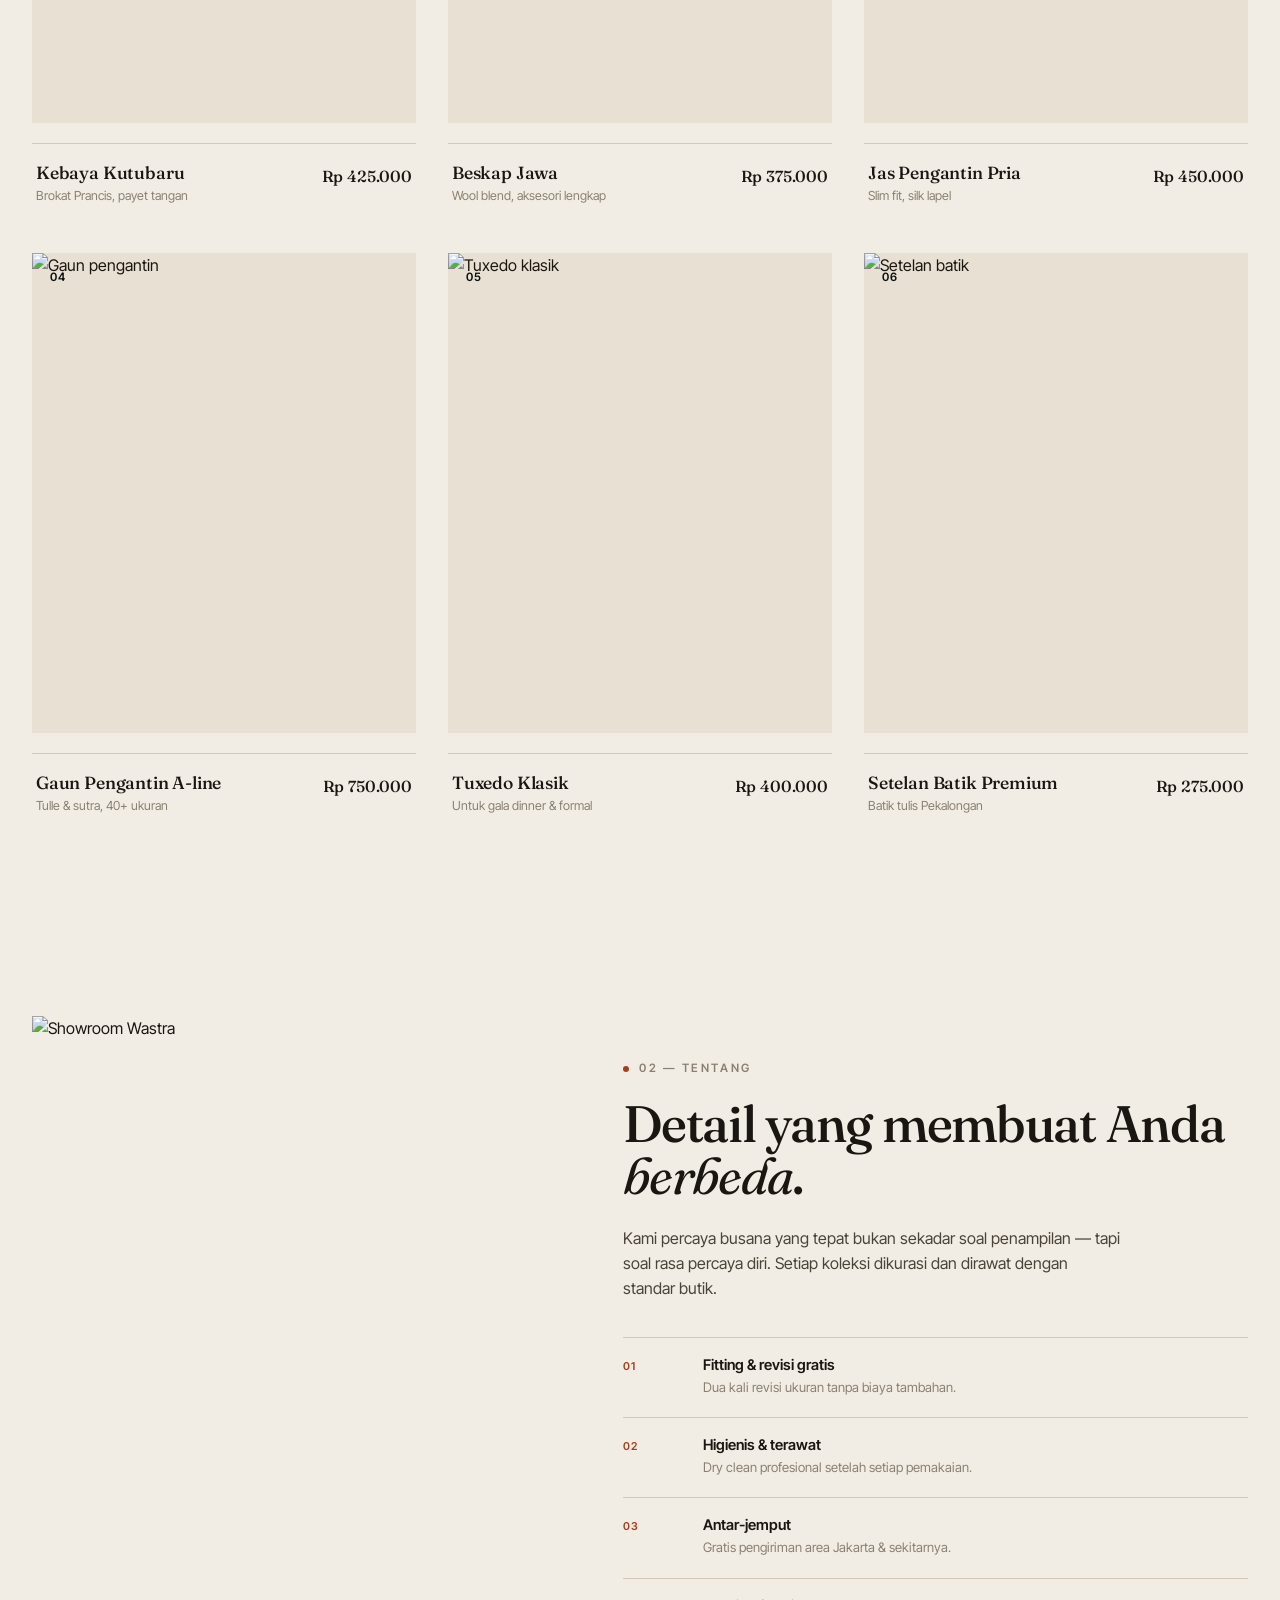
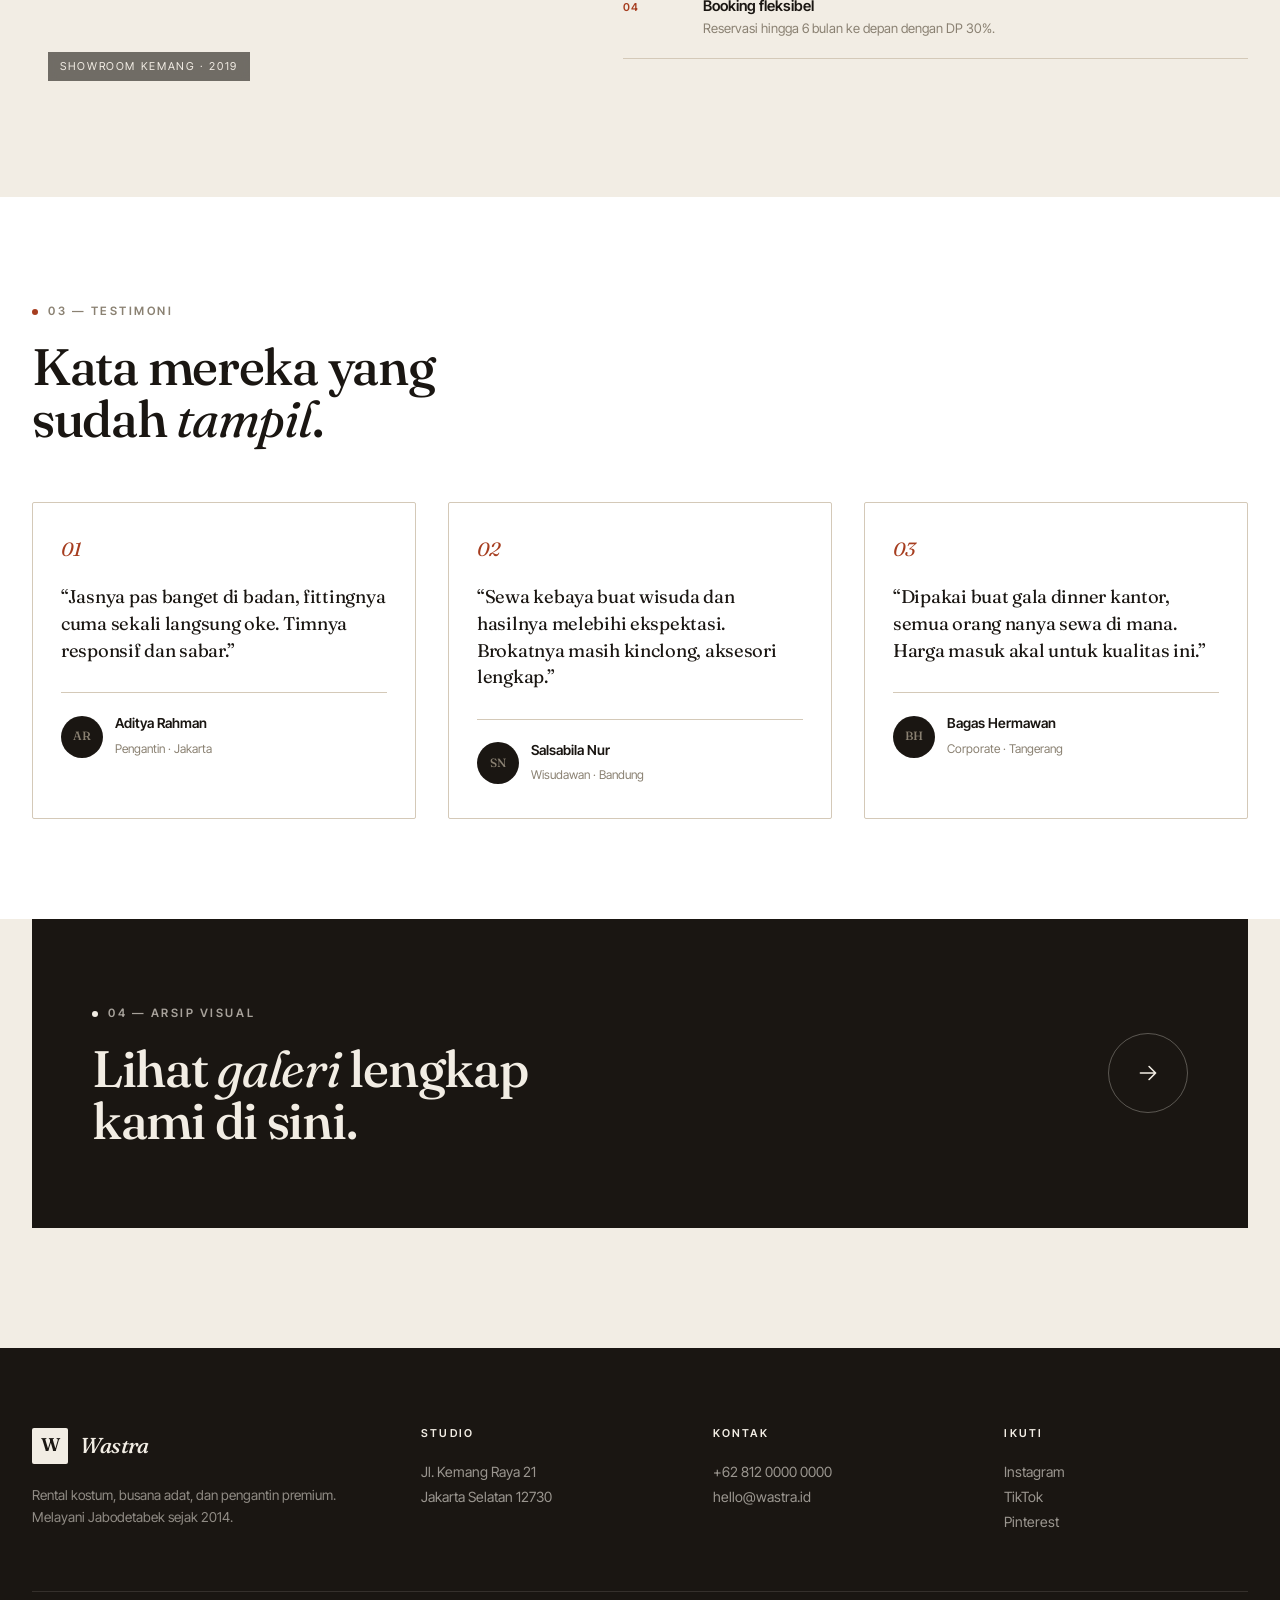
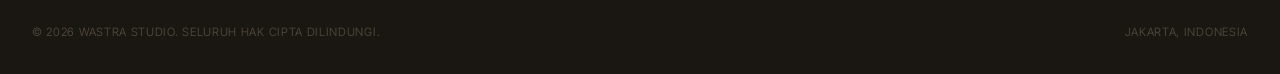
==== commit 43bb85ad: "Update index.html" ====
--- a/index.html
+++ b/index.html
@@ -1,518 +1,698 @@
 <!DOCTYPE html>
 <html lang="id">
 <head>
-  <meta charset="UTF-8" />
-  <meta name="viewport" content="width=device-width, initial-scale=1.0" />
-  <title>Wastra — Sewa Busana Tradisional, Jas & Formal Premium</title>
-  <meta name="description" content="Rental busana tradisional, jas, kebaya, beskap, dan pakaian formal premium. Koleksi lengkap, fitting gratis, layanan antar-jemput Jabodetabek." />
-
-  <link rel="preconnect" href="https://fonts.googleapis.com" />
-  <link rel="preconnect" href="https://fonts.gstatic.com" crossorigin />
-  <link href="https://fonts.googleapis.com/css2?family=Playfair+Display:wght@500;600;700&family=Plus+Jakarta+Sans:wght@400;500;600;700&display=swap" rel="stylesheet" />
-
-  <link rel="stylesheet" href="style.css" />
+  <meta charset="UTF-8">
+  <meta name="viewport" content="width=device-width, initial-scale=1.0">
+  <title>Wastra — Sewa Kostum, Pakaian Adat & Pengantin</title>
+  <meta name="description" content="Rental busana adat, pengantin, dan formal premium di Jakarta. Fitting gratis, antar-jemput.">
+  <link rel="preconnect" href="https://fonts.googleapis.com">
+  <link rel="preconnect" href="https://fonts.gstatic.com" crossorigin>
+  <link href="https://fonts.googleapis.com/css2?family=Fraunces:ital,opsz,wght@0,9..144,300..900;1,9..144,300..900&family=Inter+Tight:wght@400;500;600;700&display=swap" rel="stylesheet">
+  <style>
+    /* ============ BASE ============ */
+    :root{--paper:#f2ede4;--paper-deep:#e8e0d2;--ink:#1a1612;--ink-soft:#4a4338;--ink-muted:#8a8172;--rule:#d4c9b8;--accent:#a63d1f;--white:#fff;--serif:'Fraunces',Georgia,serif;--sans:'Inter Tight',system-ui,sans-serif;--ease:cubic-bezier(.22,1,.36,1);--speed:.4s;--max:1280px;--pad:32px}
+    *,*::before,*::after{box-sizing:border-box;margin:0;padding:0}
+    html{scroll-behavior:smooth}
+    body{font-family:var(--sans);background:var(--paper);color:var(--ink);font-size:16px;line-height:1.55;-webkit-font-smoothing:antialiased;overflow-x:hidden}
+    img{display:block;max-width:100%;height:auto}
+    a{color:inherit;text-decoration:none}
+    button{font:inherit;cursor:pointer;border:none;background:none;color:inherit}
+    ul,ol{list-style:none}
+    ::selection{background:var(--accent);color:#fff}
+    .container{max-width:var(--max);margin:0 auto;padding:0 var(--pad)}
+    h1,h2,h3,h4{font-family:var(--serif);font-weight:500;line-height:1.02;letter-spacing:-.025em}
+    h1 em,h2 em{font-style:italic;font-weight:400}
+    h1{font-size:clamp(2.4rem,5.5vw,4.8rem)}
+    h2{font-size:clamp(1.8rem,4vw,3.2rem)}
+    p{color:var(--ink-soft)}
+    .eyebrow{font-size:.72rem;font-weight:600;letter-spacing:.22em;text-transform:uppercase;color:var(--ink-muted);display:inline-flex;align-items:center;gap:10px;margin-bottom:20px}
+    .eyebrow .dot{width:6px;height:6px;border-radius:50%;background:var(--accent)}
+    .btn{display:inline-flex;align-items:center;gap:10px;font-size:.85rem;font-weight:500;padding:14px 24px;border-radius:2px;transition:all var(--speed) var(--ease);border:1px solid transparent}
+    .btn-primary{background:var(--ink);color:var(--paper)}
+    .btn-primary:hover{background:var(--accent)}
+    .btn-link{color:var(--ink);padding:14px 0;border-bottom:1px solid var(--ink);border-radius:0}
+    .btn-link .arrow{transition:transform var(--speed) var(--ease)}
+    .btn-link:hover .arrow{transform:translateX(4px)}
+
+    /* ============ HEADER ============ */
+    .site-header{position:sticky;top:0;z-index:100;background:rgba(242,237,228,.85);backdrop-filter:blur(16px);border-bottom:1px solid transparent;transition:border-color var(--speed)}
+    .site-header.scrolled{border-bottom-color:var(--rule)}
+    .header-inner{max-width:var(--max);margin:0 auto;padding:0 var(--pad);height:78px;display:flex;align-items:center;justify-content:space-between;gap:32px}
+    .brand{display:inline-flex;align-items:center;gap:12px;flex-shrink:0}
+    .brand-mark{width:36px;height:36px;display:grid;place-items:center;background:var(--ink);color:var(--paper);font-family:var(--serif);font-size:1.15rem;font-weight:600;border-radius:2px}
+    .brand-name{font-family:var(--serif);font-size:1.35rem;font-weight:500;letter-spacing:-.02em;font-style:italic}
+    .primary-nav{display:flex;align-items:center;gap:32px;margin-left:auto}
+    .primary-nav a{font-size:.85rem;font-weight:500;color:var(--ink-soft);position:relative;padding:4px 0;transition:color var(--speed)}
+    .primary-nav a::after{content:"";position:absolute;left:0;right:0;bottom:-2px;height:1px;background:var(--accent);transform:scaleX(0);transform-origin:left;transition:transform var(--speed) var(--ease)}
+    .primary-nav a:hover,.primary-nav a.active{color:var(--ink)}
+    .primary-nav a:hover::after,.primary-nav a.active::after{transform:scaleX(1)}
+    .header-actions{display:flex;align-items:center;gap:14px}
+    .cart-btn{position:relative;width:42px;height:42px;display:grid;place-items:center;border:1px solid var(--rule);border-radius:50%;transition:all var(--speed)}
+    .cart-btn:hover{background:var(--ink);border-color:var(--ink);color:var(--paper)}
+    .cart-btn svg{width:18px;height:18px}
+    .cart-count{position:absolute;top:-4px;right:-4px;min-width:20px;height:20px;padding:0 5px;background:var(--accent);color:#fff;font-size:.68rem;font-weight:600;border-radius:999px;display:grid;place-items:center}
+    .cart-count.bump{animation:bump .4s var(--ease)}
+    @keyframes bump{50%{transform:scale(1.35)}}
+    .hamburger{display:none;flex-direction:column;justify-content:center;align-items:center;gap:6px;width:42px;height:42px;border-radius:50%;border:1px solid var(--rule);z-index:200;transition:all var(--speed)}
+    .hamburger span{display:block;width:18px;height:1.5px;background:var(--ink);border-radius:2px;transition:transform var(--speed),opacity var(--speed)}
+    .hamburger.active span:nth-child(1){transform:translateY(3.75px) rotate(45deg)}
+    .hamburger.active span:nth-child(2){transform:translateY(-3.75px) rotate(-45deg)}
+
+    /* ============ MOBILE MENU ============ */
+    .mobile-menu{position:fixed;inset:0;background:var(--paper);z-index:90;padding:120px var(--pad) 40px;display:flex;flex-direction:column;justify-content:space-between;clip-path:inset(0 0 100% 0);transition:clip-path .6s var(--ease);pointer-events:none}
+    .mobile-menu.open{clip-path:inset(0 0 0 0);pointer-events:auto}
+    .mobile-nav{display:flex;flex-direction:column;gap:6px}
+    .mobile-nav a{font-family:var(--serif);font-size:clamp(2rem,7vw,3.2rem);font-weight:400;letter-spacing:-.03em;line-height:1.15;padding:8px 0;display:flex;align-items:baseline;gap:20px;border-bottom:1px solid var(--rule);color:var(--ink);opacity:0;transform:translateY(20px);transition:opacity .6s var(--ease),transform .6s var(--ease),color var(--speed),padding-left var(--speed)}
+    .mobile-menu.open .mobile-nav a{opacity:1;transform:translateY(0)}
+    .mobile-menu.open .mobile-nav a:nth-child(1){transition-delay:.1s}
+    .mobile-menu.open .mobile-nav a:nth-child(2){transition-delay:.16s}
+    .mobile-menu.open .mobile-nav a:nth-child(3){transition-delay:.22s}
+    .mobile-menu.open .mobile-nav a:nth-child(4){transition-delay:.28s}
+    .mobile-nav a:hover{color:var(--accent);padding-left:12px}
+    .mobile-nav a::before{content:attr(data-index);font-family:var(--sans);font-size:.7rem;font-weight:600;color:var(--ink-muted);order:-1}
+    .mobile-menu-foot{display:flex;flex-direction:column;gap:12px;padding-top:24px;border-top:1px solid var(--rule);font-size:.82rem;color:var(--ink-muted)}
+    .mobile-menu-foot span{display:block;font-size:.68rem;text-transform:uppercase;letter-spacing:.15em;color:var(--accent);margin-bottom:4px}
+
+    /* ============ HERO ============ */
+    .hero{padding:40px 0 0;overflow:hidden}
+    .hero-inner{max-width:var(--max);margin:0 auto;padding:30px var(--pad) 90px;display:grid;grid-template-columns:1.15fr .85fr;gap:60px;align-items:center}
+    .hero-text h1{margin-bottom:28px}
+    .hero-text .lead{font-size:1.05rem;max-width:460px;margin-bottom:36px;color:var(--ink-soft);line-height:1.6}
+    .hero-actions{display:flex;align-items:center;gap:24px;margin-bottom:56px;flex-wrap:wrap}
+    .hero-stats{display:flex;gap:44px;padding-top:32px;border-top:1px solid var(--rule)}
+    .hero-stats dt{font-family:var(--serif);font-size:2.2rem;font-weight:400;line-height:1;letter-spacing:-.03em}
+    .hero-stats dt sup{font-size:.7rem;font-family:var(--sans);font-weight:500;color:var(--accent);margin-left:2px}
+    .hero-stats dd{font-size:.72rem;letter-spacing:.08em;text-transform:uppercase;color:var(--ink-muted);margin-top:8px}
+    .hero-image{position:relative;aspect-ratio:4/5;overflow:hidden}
+    .hero-image img{width:100%;height:100%;object-fit:cover;filter:saturate(.9)}
+    .hero-image::after{content:"";position:absolute;inset:0;background:linear-gradient(180deg,transparent 60%,rgba(26,22,18,.35));pointer-events:none}
+    .hero-image figcaption{position:absolute;bottom:20px;left:20px;right:20px;color:var(--paper);font-size:.72rem;letter-spacing:.08em;text-transform:uppercase;z-index:2}
+    .hero-badge{position:absolute;top:20px;right:20px;background:var(--accent);color:#fff;font-size:.68rem;font-weight:600;letter-spacing:.15em;text-transform:uppercase;padding:8px 14px;z-index:2}
+    .marquee{border-top:1px solid var(--rule);border-bottom:1px solid var(--rule);padding:20px 0;overflow:hidden;background:var(--paper-deep)}
+    .marquee-track{display:inline-flex;align-items:center;gap:28px;animation:marquee 45s linear infinite;white-space:nowrap;font-family:var(--serif);font-style:italic;font-size:clamp(1.4rem,2.2vw,2rem);font-weight:400;color:var(--ink)}
+    .marquee-track .sep{color:var(--accent);font-style:normal}
+    @keyframes marquee{from{transform:translateX(0)}to{transform:translateX(-50%)}}
+
+    /* ============ SECTION ============ */
+    .section{padding:100px 0}
+    .section-head{margin-bottom:56px}
+    .section-head-grid{display:grid;grid-template-columns:1.3fr 1fr;gap:48px;align-items:end}
+    .section-lead{font-size:.95rem;color:var(--ink-muted);line-height:1.65;max-width:420px}
+
+    /* ============ PRODUCT GRID ============ */
+    .product-grid{display:grid;grid-template-columns:repeat(3,1fr);gap:48px 32px}
+    .product{display:flex;flex-direction:column}
+    .product-media{position:relative;aspect-ratio:4/5;overflow:hidden;background:var(--paper-deep)}
+    .product-media img{width:100%;height:100%;object-fit:cover;transition:transform 1s var(--ease),filter var(--speed);filter:saturate(.95)}
+    .product:hover .product-media img{transform:scale(1.05);filter:saturate(1.05)}
+    .product-num{position:absolute;top:16px;left:18px;font-size:.72rem;font-weight:600;letter-spacing:.1em;color:var(--paper);z-index:2;mix-blend-mode:difference}
+    .product-tag{position:absolute;top:16px;right:18px;background:var(--accent);color:#fff;font-size:.62rem;font-weight:600;letter-spacing:.15em;text-transform:uppercase;padding:5px 10px;z-index:2}
+    .product-add{position:absolute;left:0;right:0;bottom:0;background:var(--ink);color:var(--paper);font-size:.78rem;font-weight:500;letter-spacing:.06em;padding:16px;display:flex;justify-content:space-between;align-items:center;transform:translateY(100%);transition:transform var(--speed) var(--ease),background var(--speed);z-index:3}
+    .product-add span{font-size:1.1rem;line-height:1}
+    .product:hover .product-add{transform:translateY(0)}
+    .product-add:hover{background:var(--accent)}
+    .product-info{display:flex;justify-content:space-between;align-items:flex-start;gap:16px;padding:20px 4px 0;border-top:1px solid var(--rule);margin-top:20px}
+    .product-info h3{font-size:1.1rem;font-weight:500;margin-bottom:4px;letter-spacing:-.01em}
+    .product-info p{font-size:.78rem;color:var(--ink-muted)}
+    .product-price{font-family:var(--serif);font-size:1rem;font-weight:500;color:var(--ink);white-space:nowrap;letter-spacing:-.01em}
+
+    /* ============ ABOUT ============ */
+    .about-grid{display:grid;grid-template-columns:.9fr 1.1fr;gap:80px;align-items:center}
+    .about-image{position:relative;aspect-ratio:3/4;overflow:hidden}
+    .about-image img{width:100%;height:100%;object-fit:cover;filter:saturate(.9)}
+    .about-image figcaption{position:absolute;bottom:16px;left:16px;font-size:.68rem;letter-spacing:.15em;text-transform:uppercase;color:var(--paper);background:rgba(26,22,18,.6);padding:6px 12px;backdrop-filter:blur(4px)}
+    .about-copy h2{margin-bottom:24px}
+    .about-lead{font-size:1rem;color:var(--ink-soft);margin-bottom:36px;max-width:500px}
+    .features{display:flex;flex-direction:column;border-top:1px solid var(--rule)}
+    .features li{display:grid;grid-template-columns:60px 1fr;gap:20px;padding:20px 0;border-bottom:1px solid var(--rule);align-items:baseline}
+    .feature-num{font-size:.68rem;font-weight:600;letter-spacing:.1em;color:var(--accent)}
+    .features h4{font-family:var(--sans);font-size:.92rem;font-weight:600;letter-spacing:0;margin-bottom:4px;color:var(--ink)}
+    .features p{font-size:.82rem;color:var(--ink-muted)}
+
+    /* ============ TESTIMONI ============ */
+    .testimonial-grid{display:grid;grid-template-columns:repeat(3,1fr);gap:32px}
+    .testimonial{padding:32px 28px;border:1px solid var(--rule);border-radius:2px;background:var(--white);transition:border-color var(--speed),transform var(--speed)}
+    .testimonial:hover{border-color:var(--ink);transform:translateY(-4px)}
+    .testimonial-index{font-family:var(--serif);font-style:italic;font-size:1.2rem;color:var(--accent);margin-bottom:20px}
+    .testimonial blockquote{font-family:var(--serif);font-size:1.15rem;line-height:1.45;letter-spacing:-.015em;color:var(--ink);margin-bottom:28px;font-weight:400}
+    .testimonial figcaption{display:flex;align-items:center;gap:12px;border-top:1px solid var(--rule);padding-top:20px}
+    .avatar{width:42px;height:42px;border-radius:50%;background:var(--ink);color:var(--paper);display:grid;place-items:center;font-family:var(--serif);font-size:.88rem;font-weight:500;flex-shrink:0}
+    .testimonial figcaption strong{display:block;font-size:.86rem;font-weight:600;color:var(--ink)}
+    .testimonial figcaption span{font-size:.75rem;color:var(--ink-muted)}
+
+    /* ============ GALLERY CTA ============ */
+    .gallery-cta{padding:0 var(--pad);max-width:var(--max);margin:0 auto 120px}
+    .gallery-cta-inner{display:block;background:var(--ink);color:var(--paper);padding:80px 60px;position:relative;overflow:hidden;transition:background var(--speed)}
+    .gallery-cta-inner:hover{background:var(--accent)}
+    .gallery-cta-inner .eyebrow{color:rgba(242,237,228,.65)}
+    .gallery-cta-inner .eyebrow .dot{background:var(--paper)}
+    .gallery-cta-inner h2{color:var(--paper);margin-bottom:0;max-width:700px}
+    .gallery-cta-inner h2 em{color:var(--paper)}
+    .gallery-cta-arrow{position:absolute;right:60px;top:50%;transform:translateY(-50%);width:80px;height:80px;border-radius:50%;border:1px solid rgba(242,237,228,.3);display:grid;place-items:center;transition:all var(--speed)}
+    .gallery-cta-arrow svg{width:26px;height:26px;color:var(--paper);transition:transform var(--speed)}
+    .gallery-cta-inner:hover .gallery-cta-arrow{background:var(--paper);border-color:var(--paper)}
+    .gallery-cta-inner:hover .gallery-cta-arrow svg{color:var(--accent);transform:translateX(6px)}
+
+    /* ============ FOOTER ============ */
+    .site-footer{background:var(--ink);color:rgba(242,237,228,.7);padding:80px 0 32px}
+    .footer-top{display:grid;grid-template-columns:1.4fr 1fr 1fr 1fr;gap:48px;padding-bottom:56px;border-bottom:1px solid rgba(242,237,228,.12)}
+    .footer-brand .brand-mark{background:var(--paper);color:var(--ink)}
+    .footer-brand .brand-name{color:var(--paper)}
+    .footer-brand p{font-size:.85rem;color:rgba(242,237,228,.55);margin-top:20px;max-width:320px;line-height:1.65}
+    .footer-col h4{font-family:var(--sans);font-size:.68rem;font-weight:600;letter-spacing:.2em;text-transform:uppercase;color:var(--paper);margin-bottom:20px}
+    .footer-col p,.footer-col a{font-size:.88rem;color:rgba(242,237,228,.6);line-height:1.8;transition:color var(--speed)}
+    .footer-col a:hover{color:var(--paper)}
+    .footer-bottom{display:flex;justify-content:space-between;padding-top:32px;font-size:.72rem;letter-spacing:.06em;text-transform:uppercase;color:rgba(242,237,228,.4);flex-wrap:wrap;gap:10px}
+
+    /* ============ CART DRAWER ============ */
+    .cart-overlay{position:fixed;inset:0;background:rgba(26,22,18,.5);backdrop-filter:blur(4px);z-index:200;opacity:0;pointer-events:none;transition:opacity var(--speed)}
+    .cart-overlay.open{opacity:1;pointer-events:auto}
+    .cart-drawer{position:fixed;top:0;right:0;bottom:0;width:min(440px,100%);background:var(--paper);z-index:201;display:flex;flex-direction:column;transform:translateX(100%);transition:transform .5s var(--ease);box-shadow:-20px 0 60px rgba(26,22,18,.15)}
+    .cart-drawer.open{transform:translateX(0)}
+    .cart-head{display:flex;justify-content:space-between;align-items:flex-start;padding:28px 28px 24px;border-bottom:1px solid var(--rule)}
+    .cart-head .eyebrow{margin-bottom:8px;font-size:.68rem}
+    .cart-head h3{font-size:1.35rem}
+    .cart-close{width:36px;height:36px;display:grid;place-items:center;border-radius:50%;color:var(--ink-soft);font-size:.95rem;transition:all var(--speed)}
+    .cart-close:hover{background:var(--ink);color:var(--paper)}
+    .cart-body{flex:1;overflow-y:auto;padding:12px 28px}
+    .cart-empty{text-align:center;padding:60px 20px;color:var(--ink-muted)}
+    .cart-empty p{margin-bottom:20px;font-size:.92rem}
+    .cart-items{display:flex;flex-direction:column}
+    .cart-item{display:grid;grid-template-columns:70px 1fr auto;gap:14px;padding:20px 0;border-bottom:1px solid var(--rule);align-items:center}
+    .cart-item-img{width:70px;height:85px;object-fit:cover;border-radius:2px}
+    .cart-item-info h4{font-family:var(--sans);font-size:.9rem;font-weight:600;letter-spacing:0;margin-bottom:4px;color:var(--ink)}
+    .cart-item-info p{font-size:.75rem;color:var(--ink-muted);margin-bottom:8px}
+    .cart-item-qty{display:inline-flex;align-items:center;border:1px solid var(--rule);border-radius:2px;overflow:hidden}
+    .cart-item-qty button{width:26px;height:26px;display:grid;place-items:center;font-size:.9rem;color:var(--ink-soft);transition:background var(--speed)}
+    .cart-item-qty button:hover{background:var(--paper-deep)}
+    .cart-item-qty span{min-width:28px;text-align:center;font-size:.8rem;font-weight:600;border-left:1px solid var(--rule);border-right:1px solid var(--rule);padding:4px 0}
+    .cart-item-right{display:flex;flex-direction:column;align-items:flex-end;gap:8px}
+    .cart-item-price{font-family:var(--serif);font-size:.95rem;font-weight:500;color:var(--ink)}
+    .cart-item-remove{font-size:.7rem;color:var(--ink-muted);text-decoration:underline;transition:color var(--speed)}
+    .cart-item-remove:hover{color:var(--accent)}
+    .cart-foot{padding:24px 28px;border-top:1px solid var(--rule);background:var(--paper-deep)}
+    .cart-total{display:flex;justify-content:space-between;align-items:baseline;margin-bottom:18px}
+    .cart-total span{font-size:.78rem;text-transform:uppercase;letter-spacing:.1em;color:var(--ink-muted)}
+    .cart-total strong{font-family:var(--serif);font-size:1.5rem;font-weight:500;color:var(--ink);letter-spacing:-.02em}
+    .btn-checkout{width:100%;display:flex;justify-content:space-between;align-items:center;background:var(--ink);color:var(--paper);padding:16px 22px;font-size:.85rem;font-weight:500;letter-spacing:.03em;border-radius:2px;transition:background var(--speed)}
+    .btn-checkout:hover{background:var(--accent)}
+    .btn-checkout .arrow{transition:transform var(--speed)}
+    .btn-checkout:hover .arrow{transform:translateX(4px)}
+    .cart-note{font-size:.7rem;color:var(--ink-muted);text-align:center;margin-top:12px}
+
+    /* ============ TOAST ============ */
+    .toast{position:fixed;bottom:30px;left:50%;transform:translateX(-50%) translateY(120%);background:var(--ink);color:var(--paper);padding:14px 26px;border-radius:2px;font-size:.85rem;font-weight:500;box-shadow:0 12px 40px rgba(0,0,0,.3);z-index:400;opacity:0;pointer-events:none;transition:transform .5s var(--ease),opacity .5s var(--ease);max-width:90vw;text-align:center}
+    .toast.show{transform:translateX(-50%) translateY(0);opacity:1}
+
+    /* ============ RESPONSIVE ============ */
+    @media (max-width:1080px){
+      .hero-inner{grid-template-columns:1fr;gap:48px}
+      .hero-image{max-width:520px;margin:0 auto}
+      .section-head-grid{grid-template-columns:1fr;gap:24px}
+      .about-grid{grid-template-columns:1fr;gap:56px}
+      .about-image{max-width:480px;margin:0 auto}
+    }
+    @media (max-width:960px){
+      :root{--pad:24px}
+      .section{padding:80px 0}
+      .primary-nav{display:none}
+      .hamburger{display:flex}
+      .hero-stats{gap:32px}
+      .hero-stats dt{font-size:1.8rem}
+      .product-grid{grid-template-columns:repeat(2,1fr);gap:40px 24px}
+      .testimonial-grid{grid-template-columns:1fr;gap:20px}
+      .section-head{margin-bottom:40px}
+      .gallery-cta{margin-bottom:80px}
+      .gallery-cta-inner{padding:56px 32px}
+      .gallery-cta-arrow{right:32px;width:60px;height:60px}
+      .gallery-cta-arrow svg{width:20px;height:20px}
+      .footer-top{grid-template-columns:1fr 1fr;gap:32px}
+    }
+    @media (max-width:720px){
+      .hero-actions{flex-direction:column;align-items:stretch;gap:12px}
+      .hero-actions .btn{justify-content:center}
+      .hero-stats{flex-wrap:wrap;gap:24px}
+      .gallery-cta-inner{padding:48px 24px}
+      .gallery-cta-arrow{position:relative;right:auto;top:auto;transform:none;margin-top:28px}
+      .footer-top{grid-template-columns:1fr}
+      .footer-bottom{flex-direction:column;align-items:flex-start}
+    }
+    @media (max-width:480px){
+      .product-grid{grid-template-columns:1fr;gap:40px}
+      .cart-item{grid-template-columns:60px 1fr}
+      .cart-item-img{width:60px;height:72px}
+      .cart-item-right{grid-column:1/-1;flex-direction:row;justify-content:space-between;align-items:center;margin-top:8px}
+    }
+    @media (prefers-reduced-motion:reduce){
+      *,*::before,*::after{animation-duration:.01ms!important;transition-duration:.01ms!important;scroll-behavior:auto!important}
+    }
+  </style>
 </head>
 <body>
 
-  <!-- ==================== HEADER ==================== -->
-  <header class="header" id="header">
-    <div class="container nav">
-      <a href="#beranda" class="brand" aria-label="Wastra — Beranda">
+  <!-- HEADER -->
+  <header class="site-header" id="siteHeader">
+    <div class="header-inner">
+      <a href="index.html" class="brand">
         <span class="brand-mark">W</span>
-        <span class="brand-text">WASTRA</span>
+        <span class="brand-name">Wastra</span>
       </a>
-
-      <nav class="nav-menu" id="navMenu" aria-label="Navigasi utama">
-        <ul>
-          <li><a href="#beranda" class="active">Beranda</a></li>
-          <li><a href="#koleksi">Koleksi</a></li>
-          <li><a href="#layanan">Layanan</a></li>
-          <li><a href="#tentang">Tentang</a></li>
-          <li><a href="#testimoni">Testimoni</a></li>
-          <li><a href="#kontak">Kontak</a></li>
-        </ul>
-
-        <div class="nav-menu-cta">
-          <a href="#kontak" class="btn btn-primary">Sewa Sekarang</a>
-          <a href="tel:+6281200000000" class="btn btn-outline">Hubungi Kami</a>
-        </div>
+      <nav class="primary-nav" aria-label="Navigasi utama">
+        <a href="#koleksi" class="active">Koleksi</a>
+        <a href="gallery.html">Galeri</a>
+        <a href="#tentang">Tentang</a>
+        <a href="checkout.html">Checkout</a>
       </nav>
-
-      <div class="nav-actions">
-        <a href="#kontak" class="btn btn-outline btn-sm">Masuk</a>
-        <a href="#kontak" class="btn btn-primary btn-sm">Sewa Sekarang</a>
-      </div>
-
-      <button class="hamburger" id="hamburger" aria-label="Buka menu" aria-expanded="false" aria-controls="navMenu">
-        <span></span><span></span><span></span>
-      </button>
+      <div class="header-actions">
+        <button class="cart-btn" id="cartBtn" aria-label="Buka tas sewa">
+          <svg viewBox="0 0 24 24" fill="none" stroke="currentColor" stroke-width="1.6" stroke-linecap="round" stroke-linejoin="round"><path d="M6 2 3 6v14a2 2 0 0 0 2 2h14a2 2 0 0 0 2-2V6l-3-4z"/><path d="M3 6h18M16 10a4 4 0 0 1-8 0"/></svg>
+          <span class="cart-count" id="cartCount">0</span>
+        </button>
+        <button class="hamburger" id="hamburger" aria-label="Buka menu" aria-expanded="false"><span></span><span></span></button>
+      </div>
     </div>
   </header>
 
+  <!-- MOBILE MENU -->
+  <div class="mobile-menu" id="mobileMenu" aria-hidden="true">
+    <nav class="mobile-nav" aria-label="Navigasi mobile">
+      <a href="#koleksi" data-index="01">Koleksi</a>
+      <a href="gallery.html" data-index="02">Galeri</a>
+      <a href="#tentang" data-index="03">Tentang</a>
+      <a href="checkout.html" data-index="04">Checkout</a>
+    </nav>
+    <div class="mobile-menu-foot">
+      <p><span>Studio</span>Jl. Kemang Raya 21, Jakarta Selatan</p>
+      <p><span>Kontak</span>+62 812 0000 0000</p>
+    </div>
+  </div>
+
   <main>
-    <!-- ==================== HERO ==================== -->
-    <section class="hero" id="beranda">
-      <div class="hero-glow" aria-hidden="true"></div>
-
-      <div class="container hero-grid">
-        <div class="hero-copy">
-          <span class="eyebrow reveal">Sejak 2014 · Jakarta Selatan</span>
-
-          <h1 class="reveal" style="--delay:.08s">
-            Kenakan Warisan,<br />
-            Tampil <em>Berkelas</em> di Setiap Momen
-          </h1>
-
-          <p class="hero-desc reveal" style="--delay:.16s">
-            Koleksi busana tradisional, jas, dan pakaian formal premium yang
-            dirawat secara profesional. Dari akad nikah hingga gala dinner —
-            kami siapkan penampilan terbaik Anda.
-          </p>
-
-          <div class="hero-actions reveal" style="--delay:.24s">
-            <a href="#koleksi" class="btn btn-primary">
-              Lihat Koleksi
-              <svg width="16" height="16" viewBox="0 0 24 24" fill="none" stroke="currentColor" stroke-width="2.2" stroke-linecap="round" stroke-linejoin="round"><path d="M5 12h14M13 6l6 6-6 6"/></svg>
-            </a>
-            <a href="#kontak" class="btn btn-outline">
-              <svg width="16" height="16" viewBox="0 0 24 24" fill="none" stroke="currentColor" stroke-width="2" stroke-linecap="round" stroke-linejoin="round"><path d="M21 11.5a8.4 8.4 0 0 1-9 8.4 8.5 8.5 0 0 1-3.9-.9L3 21l1.9-5.1A8.4 8.4 0 0 1 12 3a8.4 8.4 0 0 1 9 8.5z"/></svg>
-              Konsultasi Gratis
-            </a>
+    <!-- HERO -->
+    <section class="hero">
+      <div class="hero-inner">
+        <div class="hero-text">
+          <p class="eyebrow"><span class="dot"></span> Busana Sewa Premium</p>
+          <h1>Kenakan <em>warisan</em>,<br>tampil berkelas.</h1>
+          <p class="lead">Koleksi kostum, busana adat, dan gaun pengantin — dirawat dengan standar butik dan diantar ke depan pintu Anda.</p>
+          <div class="hero-actions">
+            <a href="#koleksi" class="btn btn-primary">Jelajahi Koleksi</a>
+            <a href="gallery.html" class="btn btn-link">Lihat Galeri <span class="arrow">→</span></a>
           </div>
-
-          <dl class="hero-stats reveal" style="--delay:.32s">
-            <div>
-              <dt>350+</dt>
-              <dd>Koleksi busana</dd>
-            </div>
-            <div>
-              <dt>1.200+</dt>
-              <dd>Pelanggan puas</dd>
-            </div>
-            <div>
-              <dt>4.9<span>/5</span></dt>
-              <dd>Rating ulasan</dd>
-            </div>
+          <dl class="hero-stats">
+            <div><dt>350<sup>+</sup></dt><dd>Busana</dd></div>
+            <div><dt>1.2k<sup>+</sup></dt><dd>Pelanggan</dd></div>
+            <div><dt>4.9<sup>/5</sup></dt><dd>Rating</dd></div>
           </dl>
         </div>
-
-        <div class="hero-visual reveal" style="--delay:.2s">
-          <div class="hero-frame">
-            <img
-              src="https://images.unsplash.com/photo-1490481651871-ab68de25d43d?auto=format&fit=crop&w=900&q=80"
-              alt="Model mengenakan busana formal premium" />
-          </div>
-
-          <div class="hero-card">
-            <div class="stars" aria-label="Rating 4.9 dari 5">★★★★★</div>
-            <p><strong>4.9/5</strong> dari 800+ ulasan pelanggan</p>
-          </div>
-
-          <div class="hero-chip">Fitting Gratis</div>
+        <figure class="hero-image">
+          <img src="https://images.unsplash.com/photo-1519741497674-611481863552?auto=format&fit=crop&w=900&q=80" alt="Pengantin dengan busana adat">
+          <span class="hero-badge">Fitting gratis</span>
+          <figcaption>Arsip 2024 · Kebaya Kutubaru & Beskap Jawa</figcaption>
+        </figure>
+      </div>
+
+      <div class="marquee" aria-hidden="true">
+        <div class="marquee-track">
+          <span>Kebaya</span><span class="sep">·</span><span>Beskap</span><span class="sep">·</span>
+          <span>Jas</span><span class="sep">·</span><span>Gaun Pengantin</span><span class="sep">·</span>
+          <span>Batik</span><span class="sep">·</span><span>Baju Bodo</span><span class="sep">·</span>
+          <span>Kebaya</span><span class="sep">·</span><span>Beskap</span><span class="sep">·</span>
+          <span>Jas</span><span class="sep">·</span><span>Gaun Pengantin</span><span class="sep">·</span>
+          <span>Batik</span><span class="sep">·</span><span>Baju Bodo</span><span class="sep">·</span>
         </div>
       </div>
     </section>
 
-    <!-- ==================== KOLEKSI ==================== -->
+    <!-- KOLEKSI -->
     <section class="section" id="koleksi">
       <div class="container">
-        <div class="section-head">
-          <span class="eyebrow reveal">Koleksi Kami</span>
-          <h2 class="reveal" style="--delay:.08s">Busana pilihan untuk setiap acara</h2>
-          <p class="reveal" style="--delay:.16s">
-            Setiap pieces dicuci, disetrika, dan diperiksa kualitasnya sebelum
-            sampai ke tangan Anda.
-          </p>
-        </div>
-
-        <div class="collection-grid">
-          <article class="card reveal">
-            <div class="card-media">
-              <img src="https://images.unsplash.com/photo-1594938298603-c8148c4dae35?auto=format&fit=crop&w=700&q=80" alt="Jas pengantin pria" loading="lazy" />
-              <span class="badge badge-gold">Terpopuler</span>
-            </div>
-            <div class="card-body">
-              <h3>Jas Pengantin Pria</h3>
-              <p>Wool blend premium dengan pilihan beskap & aksesori adat Jawa.</p>
-              <div class="card-foot">
-                <span class="price">Rp 350.000 <small>/hari</small></span>
-                <a href="#kontak" class="card-link" aria-label="Detail Jas Pengantin Pria">Detail →</a>
-              </div>
+        <header class="section-head">
+          <p class="eyebrow"><span class="dot"></span> 01 — Koleksi</p>
+          <div class="section-head-grid">
+            <h2>Busana untuk<br>setiap <em>momen</em>.</h2>
+            <p class="section-lead">Setiap pieces dicuci, disetrika, dan diperiksa kualitasnya. Fitting dan dua kali revisi — gratis.</p>
+          </div>
+        </header>
+
+        <div class="product-grid" id="productGrid">
+          <article class="product" data-id="kebaya-01" data-name="Kebaya Kutubaru" data-price="425000" data-image="https://images.unsplash.com/photo-1539109136881-3be0616acf4b?auto=format&fit=crop&w=800&q=80">
+            <div class="product-media">
+              <span class="product-num">01</span>
+              <img src="https://images.unsplash.com/photo-1539109136881-3be0616acf4b?auto=format&fit=crop&w=800&q=80" alt="Kebaya Kutubaru" loading="lazy">
+              <button class="product-add" data-add>Tambahkan ke Tas <span>+</span></button>
+            </div>
+            <div class="product-info">
+              <div><h3>Kebaya Kutubaru</h3><p>Brokat Prancis, payet tangan</p></div>
+              <span class="product-price">Rp 425.000</span>
             </div>
           </article>
 
-          <article class="card reveal" style="--delay:.08s">
-            <div class="card-media">
-              <img src="https://images.unsplash.com/photo-1539109136881-3be0616acf4b?auto=format&fit=crop&w=700&q=80" alt="Kebaya modern" loading="lazy" />
-            </div>
-            <div class="card-body">
-              <h3>Kebaya Modern</h3>
-              <p>Brokat Prancis dengan payet tangan, tersedia 40+ warna.</p>
-              <div class="card-foot">
-                <span class="price">Rp 425.000 <small>/hari</small></span>
-                <a href="#kontak" class="card-link">Detail →</a>
-              </div>
+          <article class="product" data-id="beskap-01" data-name="Beskap Jawa" data-price="375000" data-image="https://images.unsplash.com/photo-1594938298603-c8148c4dae35?auto=format&fit=crop&w=800&q=80">
+            <div class="product-media">
+              <span class="product-num">02</span>
+              <img src="https://images.unsplash.com/photo-1594938298603-c8148c4dae35?auto=format&fit=crop&w=800&q=80" alt="Beskap Jawa" loading="lazy">
+              <button class="product-add" data-add>Tambahkan ke Tas <span>+</span></button>
+            </div>
+            <div class="product-info">
+              <div><h3>Beskap Jawa</h3><p>Wool blend, aksesori lengkap</p></div>
+              <span class="product-price">Rp 375.000</span>
             </div>
           </article>
 
-          <article class="card reveal" style="--delay:.16s">
-            <div class="card-media">
-              <img src="https://images.unsplash.com/photo-1507003211169-0a1dd7228f2d?auto=format&fit=crop&w=700&q=80" alt="Jas formal pria" loading="lazy" />
-              <span class="badge">Baru</span>
-            </div>
-            <div class="card-body">
-              <h3>Jas Formal Slim Fit</h3>
-              <p>Potongan Italia, cocok untuk wisuda, gala dinner, dan kantor.</p>
-              <div class="card-foot">
-                <span class="price">Rp 275.000 <small>/hari</small></span>
-                <a href="#kontak" class="card-link">Detail →</a>
-              </div>
+          <article class="product" data-id="jas-01" data-name="Jas Pengantin Pria" data-price="450000" data-image="https://images.unsplash.com/photo-1507003211169-0a1dd7228f2d?auto=format&fit=crop&w=800&q=80">
+            <div class="product-media">
+              <span class="product-num">03</span>
+              <span class="product-tag">Terpopuler</span>
+              <img src="https://images.unsplash.com/photo-1507003211169-0a1dd7228f2d?auto=format&fit=crop&w=800&q=80" alt="Jas pengantin pria" loading="lazy">
+              <button class="product-add" data-add>Tambahkan ke Tas <span>+</span></button>
+            </div>
+            <div class="product-info">
+              <div><h3>Jas Pengantin Pria</h3><p>Slim fit, silk lapel</p></div>
+              <span class="product-price">Rp 450.000</span>
             </div>
           </article>
 
-          <article class="card reveal">
-            <div class="card-media">
-              <img src="https://images.unsplash.com/photo-1594633312681-425c7b97ccd1?auto=format&fit=crop&w=700&q=80" alt="Busana adat tradisional" loading="lazy" />
-            </div>
-            <div class="card-body">
-              <h3>Busana Adat Nusantara</h3>
-              <p>Bali, Sunda, Minang, Bugis — lengkap dengan aksesori kepala.</p>
-              <div class="card-foot">
-                <span class="price">Rp 400.000 <small>/hari</small></span>
-                <a href="#kontak" class="card-link">Detail →</a>
-              </div>
+          <article class="product" data-id="gaun-01" data-name="Gaun Pengantin A-line" data-price="750000" data-image="https://images.unsplash.com/photo-1595777457583-95e059d581b8?auto=format&fit=crop&w=800&q=80">
+            <div class="product-media">
+              <span class="product-num">04</span>
+              <img src="https://images.unsplash.com/photo-1595777457583-95e059d581b8?auto=format&fit=crop&w=800&q=80" alt="Gaun pengantin" loading="lazy">
+              <button class="product-add" data-add>Tambahkan ke Tas <span>+</span></button>
+            </div>
+            <div class="product-info">
+              <div><h3>Gaun Pengantin A-line</h3><p>Tulle & sutra, 40+ ukuran</p></div>
+              <span class="product-price">Rp 750.000</span>
             </div>
           </article>
 
-          <article class="card reveal" style="--delay:.08s">
-            <div class="card-media">
-              <img src="https://images.unsplash.com/photo-1617137968427-85924c800a22?auto=format&fit=crop&w=700&q=80" alt="Tuxedo hitam" loading="lazy" />
-            </div>
-            <div class="card-body">
-              <h3>Tuxedo Hitam Klasik</h3>
-              <p>Silk lapel, kemeja pleated, dan bow tie — satu paket siap pakai.</p>
-              <div class="card-foot">
-                <span class="price">Rp 325.000 <small>/hari</small></span>
-                <a href="#kontak" class="card-link">Detail →</a>
-              </div>
+          <article class="product" data-id="tuxedo-01" data-name="Tuxedo Klasik" data-price="400000" data-image="https://images.unsplash.com/photo-1617137968427-85924c800a22?auto=format&fit=crop&w=800&q=80">
+            <div class="product-media">
+              <span class="product-num">05</span>
+              <img src="https://images.unsplash.com/photo-1617137968427-85924c800a22?auto=format&fit=crop&w=800&q=80" alt="Tuxedo klasik" loading="lazy">
+              <button class="product-add" data-add>Tambahkan ke Tas <span>+</span></button>
+            </div>
+            <div class="product-info">
+              <div><h3>Tuxedo Klasik</h3><p>Untuk gala dinner & formal</p></div>
+              <span class="product-price">Rp 400.000</span>
             </div>
           </article>
 
-          <article class="card reveal" style="--delay:.16s">
-            <div class="card-media">
-              <img src="https://images.unsplash.com/photo-1618354691373-d851c5c3a990?auto=format&fit=crop&w=700&q=80" alt="Setelan batik premium" loading="lazy" />
-              <span class="badge badge-gold">Best Value</span>
-            </div>
-            <div class="card-body">
-              <h3>Setelan Batik Premium</h3>
-              <p>Batik tulis Pekalongan, nyaman untuk acara resmi maupun semi-formal.</p>
-              <div class="card-foot">
-                <span class="price">Rp 225.000 <small>/hari</small></span>
-                <a href="#kontak" class="card-link">Detail →</a>
-              </div>
+          <article class="product" data-id="batik-01" data-name="Setelan Batik Premium" data-price="275000" data-image="https://images.unsplash.com/photo-1618354691373-d851c5c3a990?auto=format&fit=crop&w=800&q=80">
+            <div class="product-media">
+              <span class="product-num">06</span>
+              <img src="https://images.unsplash.com/photo-1618354691373-d851c5c3a990?auto=format&fit=crop&w=800&q=80" alt="Setelan batik" loading="lazy">
+              <button class="product-add" data-add>Tambahkan ke Tas <span>+</span></button>
+            </div>
+            <div class="product-info">
+              <div><h3>Setelan Batik Premium</h3><p>Batik tulis Pekalongan</p></div>
+              <span class="product-price">Rp 275.000</span>
             </div>
           </article>
         </div>
       </div>
     </section>
 
-    <!-- ==================== LAYANAN / PROSES ==================== -->
-    <section class="section section-alt" id="layanan">
-      <div class="container">
-        <div class="section-head section-head-center">
-          <span class="eyebrow reveal">Cara Kerja</span>
-          <h2 class="reveal" style="--delay:.08s">Empat langkah, tanpa ribet</h2>
-          <p class="reveal" style="--delay:.16s">
-            Proses sewa yang transparan dari awal sampai busana kembali.
-          </p>
-        </div>
-
-        <ol class="steps">
-          <li class="step reveal">
-            <span class="step-num">01</span>
-            <h3>Pilih Busana</h3>
-            <p>Jelajahi katalog online atau datang langsung ke showroom kami.</p>
-          </li>
-          <li class="step reveal" style="--delay:.08s">
-            <span class="step-num">02</span>
-            <h3>Fitting & Ukur</h3>
-            <p>Tim kami menyesuaikan ukuran gratis, termasuk 2x revisi.</p>
-          </li>
-          <li class="step reveal" style="--delay:.16s">
-            <span class="step-num">03</span>
-            <h3>Ambil / Diantar</h3>
-            <p>Ambil di showroom atau antar-jemput area Jabodetabek.</p>
-          </li>
-          <li class="step reveal" style="--delay:.24s">
-            <span class="step-num">04</span>
-            <h3>Kembalikan</h3>
-            <p>Kembalikan H+1 setelah acara. Laundry & perawatan jadi tanggungan kami.</p>
-          </li>
-        </ol>
-      </div>
-    </section>
-
-    <!-- ==================== TENTANG / KEUNGGULAN ==================== -->
+    <!-- TENTANG -->
     <section class="section" id="tentang">
       <div class="container about-grid">
-        <div class="about-visual reveal">
-          <div class="about-frame">
-            <img src="https://images.unsplash.com/photo-1441984904996-e0b6ba687e04?auto=format&fit=crop&w=800&q=80" alt="Showroom Wastra" loading="lazy" />
-          </div>
-          <div class="about-badge">
-            <strong>10+</strong>
-            <span>Tahun pengalaman</span>
-          </div>
-        </div>
-
+        <figure class="about-image">
+          <img src="https://images.unsplash.com/photo-1441984904996-e0b6ba687e04?auto=format&fit=crop&w=800&q=80" alt="Showroom Wastra" loading="lazy">
+          <figcaption>Showroom Kemang · 2019</figcaption>
+        </figure>
         <div class="about-copy">
-          <span class="eyebrow reveal">Tentang Wastra</span>
-          <h2 class="reveal" style="--delay:.08s">Detail yang membuat penampilan Anda berbeda</h2>
-          <p class="reveal" style="--delay:.16s">
-            Kami percaya busana yang tepat bukan sekadar soal penampilan —
-            tapi soal rasa percaya diri. Karena itu setiap koleksi kami
-            dikurasi langsung oleh stylist dan dirawat dengan standar butik.
-          </p>
-
+          <p class="eyebrow"><span class="dot"></span> 02 — Tentang</p>
+          <h2>Detail yang membuat Anda <em>berbeda</em>.</h2>
+          <p class="about-lead">Kami percaya busana yang tepat bukan sekadar soal penampilan — tapi soal rasa percaya diri. Setiap koleksi dikurasi dan dirawat dengan standar butik.</p>
           <ul class="features">
-            <li class="reveal" style="--delay:.2s">
-              <span class="feature-icon">
-                <svg viewBox="0 0 24 24" fill="none" stroke="currentColor" stroke-width="1.8" stroke-linecap="round" stroke-linejoin="round"><path d="M20.84 4.61a5.5 5.5 0 0 0-7.78 0L12 5.67l-1.06-1.06a5.5 5.5 0 0 0-7.78 7.78L12 21.23l8.84-8.84a5.5 5.5 0 0 0 0-7.78z"/></svg>
-              </span>
-              <div>
-                <h3>Fitting & Revisi Gratis</h3>
-                <p>Dua kali revisi ukuran tanpa biaya tambahan.</p>
-              </div>
-            </li>
-            <li class="reveal" style="--delay:.28s">
-              <span class="feature-icon">
-                <svg viewBox="0 0 24 24" fill="none" stroke="currentColor" stroke-width="1.8" stroke-linecap="round" stroke-linejoin="round"><path d="M12 22s8-4 8-10V5l-8-3-8 3v7c0 6 8 10 8 10z"/></svg>
-              </span>
-              <div>
-                <h3>Higienis & Terawat</h3>
-                <p>Dry clean profesional setelah setiap pemakaian.</p>
-              </div>
-            </li>
-            <li class="reveal" style="--delay:.36s">
-              <span class="feature-icon">
-                <svg viewBox="0 0 24 24" fill="none" stroke="currentColor" stroke-width="1.8" stroke-linecap="round" stroke-linejoin="round"><rect x="1" y="3" width="15" height="13" rx="2"/><path d="M16 8h4l3 3v5h-7V8z"/><circle cx="5.5" cy="18.5" r="2.5"/><circle cx="18.5" cy="18.5" r="2.5"/></svg>
-              </span>
-              <div>
-                <h3>Antar-Jemput</h3>
-                <p>Gratis pengiriman untuk area Jakarta & sekitarnya.</p>
-              </div>
-            </li>
-            <li class="reveal" style="--delay:.44s">
-              <span class="feature-icon">
-                <svg viewBox="0 0 24 24" fill="none" stroke="currentColor" stroke-width="1.8" stroke-linecap="round" stroke-linejoin="round"><circle cx="12" cy="12" r="10"/><path d="M12 6v6l4 2"/></svg>
-              </span>
-              <div>
-                <h3>Booking Fleksibel</h3>
-                <p>Reservasi hingga 6 bulan ke depan dengan DP 30%.</p>
-              </div>
-            </li>
+            <li><span class="feature-num">01</span><div><h4>Fitting & revisi gratis</h4><p>Dua kali revisi ukuran tanpa biaya tambahan.</p></div></li>
+            <li><span class="feature-num">02</span><div><h4>Higienis & terawat</h4><p>Dry clean profesional setelah setiap pemakaian.</p></div></li>
+            <li><span class="feature-num">03</span><div><h4>Antar-jemput</h4><p>Gratis pengiriman area Jakarta & sekitarnya.</p></div></li>
+            <li><span class="feature-num">04</span><div><h4>Booking fleksibel</h4><p>Reservasi hingga 6 bulan ke depan dengan DP 30%.</p></div></li>
           </ul>
         </div>
       </div>
-    </section>
-
-    <!-- ==================== TESTIMONI ==================== -->
-    <section class="section section-alt" id="testimoni">
+    </section> <!-- TESTIMONI -->
+    <section class="section" style="background:var(--white)">
       <div class="container">
-        <div class="section-head section-head-center">
-          <span class="eyebrow reveal">Testimoni</span>
-          <h2 class="reveal" style="--delay:.08s">Kata mereka yang sudah tampil</h2>
-        </div>
-
+        <header class="section-head">
+          <p class="eyebrow"><span class="dot"></span> 03 — Testimoni</p>
+          <h2>Kata mereka yang<br>sudah <em>tampil</em>.</h2>
+        </header>
         <div class="testimonial-grid">
-          <figure class="testimonial reveal">
-            <div class="stars">★★★★★</div>
-            <blockquote>
-              “Jasnya pas banget di badan, fittingnya cuma sekali langsung
-              oke. Timnya responsif dan sabar banget ngadepin saya yang
-              rewel soal detail.”
-            </blockquote>
-            <figcaption>
-              <span class="avatar">AR</span>
-              <div>
-                <strong>Aditya Rahman</strong>
-                <span>Pengantin · Jakarta</span>
-              </div>
-            </figcaption>
+          <figure class="testimonial">
+            <div class="testimonial-index">01</div>
+            <blockquote>“Jasnya pas banget di badan, fittingnya cuma sekali langsung oke. Timnya responsif dan sabar.”</blockquote>
+            <figcaption><span class="avatar">AR</span><div><strong>Aditya Rahman</strong><span>Pengantin · Jakarta</span></div></figcaption>
           </figure>
-
-          <figure class="testimonial reveal" style="--delay:.1s">
-            <div class="stars">★★★★★</div>
-            <blockquote>
-              “Sewa kebaya buat wisuda dan hasilnya melebihi ekspektasi.
-              Brokatnya masih kinclong, aksesori lengkap, dan packagingnya
-              rapi banget.”
-            </blockquote>
-            <figcaption>
-              <span class="avatar">SN</span>
-              <div>
-                <strong>Salsabila Nur</strong>
-                <span>Wisudawan · Bandung</span>
-              </div>
-            </figcaption>
+          <figure class="testimonial">
+            <div class="testimonial-index">02</div>
+            <blockquote>“Sewa kebaya buat wisuda dan hasilnya melebihi ekspektasi. Brokatnya masih kinclong, aksesori lengkap.”</blockquote>
+            <figcaption><span class="avatar">SN</span><div><strong>Salsabila Nur</strong><span>Wisudawan · Bandung</span></div></figcaption>
           </figure>
-
-          <figure class="testimonial reveal" style="--delay:.2s">
-            <div class="stars">★★★★★</div>
-            <blockquote>
-              “Dipakai buat gala dinner kantor, semua orang nanya sewa di
-              mana. Harga masuk akal untuk kualitas sebesar ini. Pasti balik lagi.”
-            </blockquote>
-            <figcaption>
-              <span class="avatar">BH</span>
-              <div>
-                <strong>Bagas Hermawan</strong>
-                <span>Corporate · Tangerang</span>
-              </div>
-            </figcaption>
+          <figure class="testimonial">
+            <div class="testimonial-index">03</div>
+            <blockquote>“Dipakai buat gala dinner kantor, semua orang nanya sewa di mana. Harga masuk akal untuk kualitas ini.”</blockquote>
+            <figcaption><span class="avatar">BH</span><div><strong>Bagas Hermawan</strong><span>Corporate · Tangerang</span></div></figcaption>
           </figure>
         </div>
       </div>
     </section>
 
-    <!-- ==================== KONTAK / BOOKING ==================== -->
-    <section class="section" id="kontak">
-      <div class="container contact-grid">
-        <div class="contact-copy">
-          <span class="eyebrow reveal">Reservasi</span>
-          <h2 class="reveal" style="--delay:.08s">Amankan tanggal Anda sekarang</h2>
-          <p class="reveal" style="--delay:.16s">
-            Isi formulir di samping dan tim kami akan menghubungi Anda
-            dalam 1×24 jam kerja. Slot akhir pekan cepat penuh.
-          </p>
-
-          <ul class="contact-list reveal" style="--delay:.24s">
-            <li>
-              <span class="contact-icon">
-                <svg viewBox="0 0 24 24" fill="none" stroke="currentColor" stroke-width="1.8" stroke-linecap="round" stroke-linejoin="round"><path d="M22 16.92v3a2 2 0 0 1-2.18 2 19.79 19.79 0 0 1-8.63-3.07 19.5 19.5 0 0 1-6-6 19.79 19.79 0 0 1-3.07-8.67A2 2 0 0 1 4.11 2h3a2 2 0 0 1 2 1.72 12.84 12.84 0 0 0 .7 2.81 2 2 0 0 1-.45 2.11L8.09 9.91a16 16 0 0 0 6 6l1.27-1.27a2 2 0 0 1 2.11-.45 12.84 12.84 0 0 0 2.81.7A2 2 0 0 1 22 16.92z"/></svg>
-              </span>
-              <div>
-                <strong>Telepon / WhatsApp</strong>
-                <a href="tel:+6281200000000">+62 812-0000-0000</a>
-              </div>
-            </li>
-            <li>
-              <span class="contact-icon">
-                <svg viewBox="0 0 24 24" fill="none" stroke="currentColor" stroke-width="1.8" stroke-linecap="round" stroke-linejoin="round"><path d="M21 10c0 7-9 13-9 13s-9-6-9-13a9 9 0 0 1 18 0z"/><circle cx="12" cy="10" r="3"/></svg>
-              </span>
-              <div>
-                <strong>Showroom</strong>
-                <span>Jl. Kemang Raya No. 21, Jakarta Selatan</span>
-              </div>
-            </li>
-            <li>
-              <span class="contact-icon">
-                <svg viewBox="0 0 24 24" fill="none" stroke="currentColor" stroke-width="1.8" stroke-linecap="round" stroke-linejoin="round"><rect x="2" y="4" width="20" height="16" rx="2"/><path d="m2 7 10 6 10-6"/></svg>
-              </span>
-              <div>
-                <strong>Email</strong>
-                <a href="mailto:hello@wastra.id">hello@wastra.id</a>
-              </div>
-            </li>
-          </ul>
-        </div>
-
-        <form class="booking-form reveal" id="bookingForm" novalidate style="--delay:.2s">
-          <div class="field">
-            <label for="nama">Nama Lengkap</label>
-            <input type="text" id="nama" name="nama" placeholder="Nama Anda" required />
-          </div>
-
-          <div class="field-row">
-            <div class="field">
-              <label for="wa">No. WhatsApp</label>
-              <input type="tel" id="wa" name="wa" placeholder="0812xxxxxxx" required />
-            </div>
-            <div class="field">
-              <label for="tanggal">Tanggal Acara</label>
-              <input type="date" id="tanggal" name="tanggal" required />
-            </div>
-          </div>
-
-          <div class="field">
-            <label for="busana">Jenis Busana</label>
-            <select id="busana" name="busana" required>
-              <option value="" disabled selected>Pilih jenis busana</option>
-              <option>Jas Pengantin Pria</option>
-              <option>Kebaya Modern</option>
-              <option>Jas Formal Slim Fit</option>
-              <option>Busana Adat Nusantara</option>
-              <option>Tuxedo Hitam Klasik</option>
-              <option>Setelan Batik Premium</option>
-            </select>
-              </div>
-   <div class="field">
-            <label for="catatan">Catatan (opsional)</label>
-            <textarea id="catatan" name="catatan" rows="3" placeholder="Ukuran, warna, atau permintaan khusus..."></textarea>
-          </div>
-
-          <button type="submit" class="btn btn-primary btn-block">
-            Kirim Permintaan Reservasi
-          </button>
-
-          <p class="form-note">Data Anda aman & tidak dibagikan ke pihak ketiga.</p>
-        </form>
-      </div>
+    <!-- GALLERY CTA -->
+    <section class="gallery-cta">
+      <a href="gallery.html" class="gallery-cta-inner">
+        <p class="eyebrow"><span class="dot"></span> 04 — Arsip Visual</p>
+        <h2>Lihat <em>galeri</em> lengkap<br>kami di sini.</h2>
+        <span class="gallery-cta-arrow" aria-hidden="true">
+          <svg viewBox="0 0 24 24" fill="none" stroke="currentColor" stroke-width="1.5" stroke-linecap="round" stroke-linejoin="round"><path d="M5 12h14M13 6l6 6-6 6"/></svg>
+        </span>
+      </a>
     </section>
   </main>
 
-  <!-- ==================== FOOTER ==================== -->
-  <footer class="footer">
-    <div class="container footer-grid">
-      <div class="footer-brand">
-        <a href="#beranda" class="brand">
-          <span class="brand-mark">W</span>
-          <span class="brand-text">WASTRA</span>
-        </a>
-        <p>
-          Rental busana tradisional, jas, dan pakaian formal premium.
-          Melayani Jabodetabek sejak 2014.
-        </p>
-      </div>
-
-      <div class="footer-col">
-        <h4>Koleksi</h4>
-        <ul>
-          <li><a href="#koleksi">Jas Pengantin</a></li>
-          <li><a href="#koleksi">Kebaya</a></li>
-          <li><a href="#koleksi">Busana Adat</a></li>
-          <li><a href="#koleksi">Batik Premium</a></li>
-        </ul>
-      </div>
-
-      <div class="footer-col">
-        <h4>Perusahaan</h4>
-        <ul>
-          <li><a href="#tentang">Tentang Kami</a></li>
-          <li><a href="#layanan">Cara Sewa</a></li>
-          <li><a href="#testimoni">Testimoni</a></li>
-          <li><a href="#kontak">Kontak</a></li>
-        </ul>
-      </div>
-
-      <div class="footer-col">
-        <h4>Ikuti Kami</h4>
-        <ul>
-          <li><a href="#" rel="noopener">Instagram</a></li>
-          <li><a href="#" rel="noopener">TikTok</a></li>
-          <li><a href="#" rel="noopener">WhatsApp</a></li>
-        </ul>
-      </div>
-    </div>
-
-    <div class="container footer-bottom">
-      <p>&copy; <span id="year">2025</span> Wastra Busana. Seluruh hak cipta dilindungi.</p>
-      <p>Jakarta, Indonesia</p>
+  <!-- FOOTER -->
+  <footer class="site-footer">
+    <div class="container">
+      <div class="footer-top">
+        <div class="footer-brand">
+          <a href="index.html" class="brand"><span class="brand-mark">W</span><span class="brand-name">Wastra</span></a>
+          <p>Rental kostum, busana adat, dan pengantin premium. Melayani Jabodetabek sejak 2014.</p>
+        </div>
+        <div class="footer-col"><h4>Studio</h4><p>Jl. Kemang Raya 21<br>Jakarta Selatan 12730</p></div>
+        <div class="footer-col"><h4>Kontak</h4><p><a href="tel:+6281200000000">+62 812 0000 0000</a><br><a href="mailto:hello@wastra.id">hello@wastra.id</a></p></div>
+        <div class="footer-col"><h4>Ikuti</h4><p><a href="#">Instagram</a><br><a href="#">TikTok</a><br><a href="#">Pinterest</a></p></div>
+      </div>
+      <div class="footer-bottom">
+        <p>&copy; <span id="year">2025</span> Wastra Studio. Seluruh hak cipta dilindungi.</p>
+        <p>Jakarta, Indonesia</p>
+      </div>
     </div>
   </footer>
 
+  <!-- CART DRAWER -->
+  <div class="cart-overlay" id="cartOverlay"></div>
+  <aside class="cart-drawer" id="cartDrawer" aria-label="Tas sewa">
+    <div class="cart-head">
+      <div>
+        <p class="eyebrow"><span class="dot"></span> Tas Sewa</p>
+        <h3><span id="cartHeadCount">0</span> item dipilih</h3>
+      </div>
+      <button class="cart-close" id="cartClose" aria-label="Tutup">✕</button>
+    </div>
+    <div class="cart-body">
+      <div class="cart-empty" id="cartEmpty">
+        <p>Tas Anda masih kosong.</p>
+        <a href="#koleksi" class="btn-link" id="browseLink">Jelajahi koleksi <span class="arrow">→</span></a>
+      </div>
+      <div class="cart-items" id="cartItems"></div>
+    </div>
+    <div class="cart-foot" id="cartFoot" hidden>
+      <div class="cart-total">
+        <span>Subtotal per hari</span>
+        <strong id="cartTotal">Rp 0</strong>
+      </div>
+      <button class="btn-checkout" id="checkoutBtn">Lanjut ke Checkout <span class="arrow">→</span></button>
+      <p class="cart-note">Belum termasuk deposit dan biaya antar.</p>
+    </div>
+  </aside>
+
   <div class="toast" id="toast" role="status" aria-live="polite"></div>
 
-  <script src="script.js"></script>
+  <script>
+    (function(){
+      'use strict';
+
+      /* ---------- CART STATE ---------- */
+      const CART_KEY = 'wastra_cart';
+      const fmt = n => 'Rp ' + n.toLocaleString('id-ID');
+      const getCart = () => { try { return JSON.parse(localStorage.getItem(CART_KEY)) || []; } catch(e){ return []; } };
+      const saveCart = c => localStorage.setItem(CART_KEY, JSON.stringify(c));
+
+      /* ---------- DOM ---------- */
+      const cartBtn = document.getElementById('cartBtn');
+      const cartDrawer = document.getElementById('cartDrawer');
+      const cartOverlay = document.getElementById('cartOverlay');
+      const cartClose = document.getElementById('cartClose');
+      const cartItems = document.getElementById('cartItems');
+      const cartEmpty = document.getElementById('cartEmpty');
+      const cartFoot = document.getElementById('cartFoot');
+      const cartTotal = document.getElementById('cartTotal');
+      const cartCount = document.getElementById('cartCount');
+      const cartHeadCount = document.getElementById('cartHeadCount');
+      const checkoutBtn = document.getElementById('checkoutBtn');
+      const browseLink = document.getElementById('browseLink');
+      const toast = document.getElementById('toast');
+      const hamburger = document.getElementById('hamburger');
+      const mobileMenu = document.getElementById('mobileMenu');
+      const siteHeader = document.getElementById('siteHeader');
+      const yearEl = document.getElementById('year');
+
+      /* ---------- TOAST ---------- */
+      let toastTimer;
+      function showToast(msg){
+        toast.textContent = msg;
+        toast.classList.add('show');
+        clearTimeout(toastTimer);
+        toastTimer = setTimeout(() => toast.classList.remove('show'), 2600);
+      }
+
+      /* ---------- BADGE ---------- */
+      function bumpBadge(){
+        cartCount.classList.remove('bump');
+        void cartCount.offsetWidth;
+        cartCount.classList.add('bump');
+      }
+
+      /* ---------- CART DRAWER ---------- */
+      function openCart(){
+        cartDrawer.classList.add('open');
+        cartOverlay.classList.add('open');
+        document.body.style.overflow = 'hidden';
+      }
+      function closeCart(){
+        cartDrawer.classList.remove('open');
+        cartOverlay.classList.remove('open');
+        document.body.style.overflow = '';
+      }
+
+      /* ---------- RENDER CART ---------- */
+      function renderCart(){
+        const cart = getCart();
+        const totalQty = cart.reduce((s,i) => s + i.qty, 0);
+        const totalPrice = cart.reduce((s,i) => s + i.qty * i.price, 0);
+
+        cartCount.textContent = totalQty;
+        cartHeadCount.textContent = totalQty;
+
+        if (!cart.length){
+          cartEmpty.style.display = 'block';
+          cartItems.innerHTML = '';
+          cartFoot.hidden = true;
+          return;
+        }
+
+        cartEmpty.style.display = 'none';
+        cartFoot.hidden = false;
+        cartTotal.textContent = fmt(totalPrice);
+
+        cartItems.innerHTML = cart.map(item => `
+          <div class="cart-item" data-id="${item.id}">
+            <img class="cart-item-img" src="${item.image}" alt="${item.name}">
+            <div class="cart-item-info">
+              <h4>${item.name}</h4>
+              <p>${fmt(item.price)} / hari</p>
+              <div class="cart-item-qty">
+                <button data-action="minus" aria-label="Kurangi">−</button>
+                <span>${item.qty}</span>
+                <button data-action="plus" aria-label="Tambah">+</button>
+              </div>
+            </div>
+            <div class="cart-item-right">
+              <span class="cart-item-price">${fmt(item.price * item.qty)}</span>
+              <button class="cart-item-remove" data-action="remove">Hapus</button>
+            </div>
+          </div>
+        `).join('');
+      }
+
+      /* ---------- CART ACTIONS ---------- */
+      cartItems.addEventListener('click', e => {
+        const btn = e.target.closest('[data-action]');
+        if (!btn) return;
+        const itemEl = btn.closest('.cart-item');
+        const id = itemEl.dataset.id;
+        const cart = getCart();
+        const idx = cart.findIndex(i => i.id === id);
+        if (idx < 0) return;
+
+        const action = btn.dataset.action;
+        if (action === 'plus') cart[idx].qty++;
+        else if (action === 'minus') { cart[idx].qty--; if (cart[idx].qty <= 0) cart.splice(idx,1); }
+        else if (action === 'remove') cart.splice(idx,1);
+
+        saveCart(cart);
+        renderCart();
+      });
+
+      /* ---------- ADD TO CART ---------- */
+      document.getElementById('productGrid').addEventListener('click', e => {
+        const btn = e.target.closest('[data-add]');
+        if (!btn) return;
+        const card = btn.closest('.product');
+        const product = {
+          id: card.dataset.id,
+          name: card.dataset.name,
+          price: parseInt(card.dataset.price, 10),
+          image: card.dataset.image
+        };
+
+        const cart = getCart();
+        const existing = cart.find(i => i.id === product.id);
+        if (existing) existing.qty++;
+        else cart.push({ ...product, qty: 1 });
+        saveCart(cart);
+        renderCart();
+        bumpBadge();
+        showToast(product.name + ' ditambahkan');
+      });
+
+      /* ---------- CHECKOUT ---------- */
+      checkoutBtn.addEventListener('click', () => {
+        if (!getCart().length) return;
+        window.location.href = 'checkout.html';
+      });
+      browseLink.addEventListener('click', () => closeCart());
+
+      /* ---------- CART OPEN/CLOSE ---------- */
+      cartBtn.addEventListener('click', openCart);
+      cartClose.addEventListener('click', closeCart);
+      cartOverlay.addEventListener('click', closeCart);
+      document.addEventListener('keydown', e => {
+        if (e.key === 'Escape' && cartDrawer.classList.contains('open')) closeCart();
+      });
+
+      /* ---------- HAMBURGER ---------- */
+      function toggleMenu(force){
+        const isOpen = typeof force === 'boolean' ? force : !mobileMenu.classList.contains('open');
+        mobileMenu.classList.toggle('open', isOpen);
+        hamburger.classList.toggle('active', isOpen);
+        hamburger.setAttribute('aria-expanded', isOpen);
+        document.body.style.overflow = isOpen ? 'hidden' : '';
+      }
+      hamburger.addEventListener('click', () => toggleMenu());
+      mobileMenu.querySelectorAll('a').forEach(a => a.addEventListener('click', () => toggleMenu(false)));
+
+      /* ---------- HEADER SCROLL ---------- */
+      const onScroll = () => siteHeader.classList.toggle('scrolled', window.scrollY > 10);
+      window.addEventListener('scroll', onScroll, { passive: true });
+      onScroll();
+
+      /* ---------- YEAR ---------- */
+      if (yearEl) yearEl.textContent = new Date().getFullYear();
+
+      /* ---------- INIT ---------- */
+      renderCart();
+    })();
+  </script>
 </body>
-</html>
+  </html>
